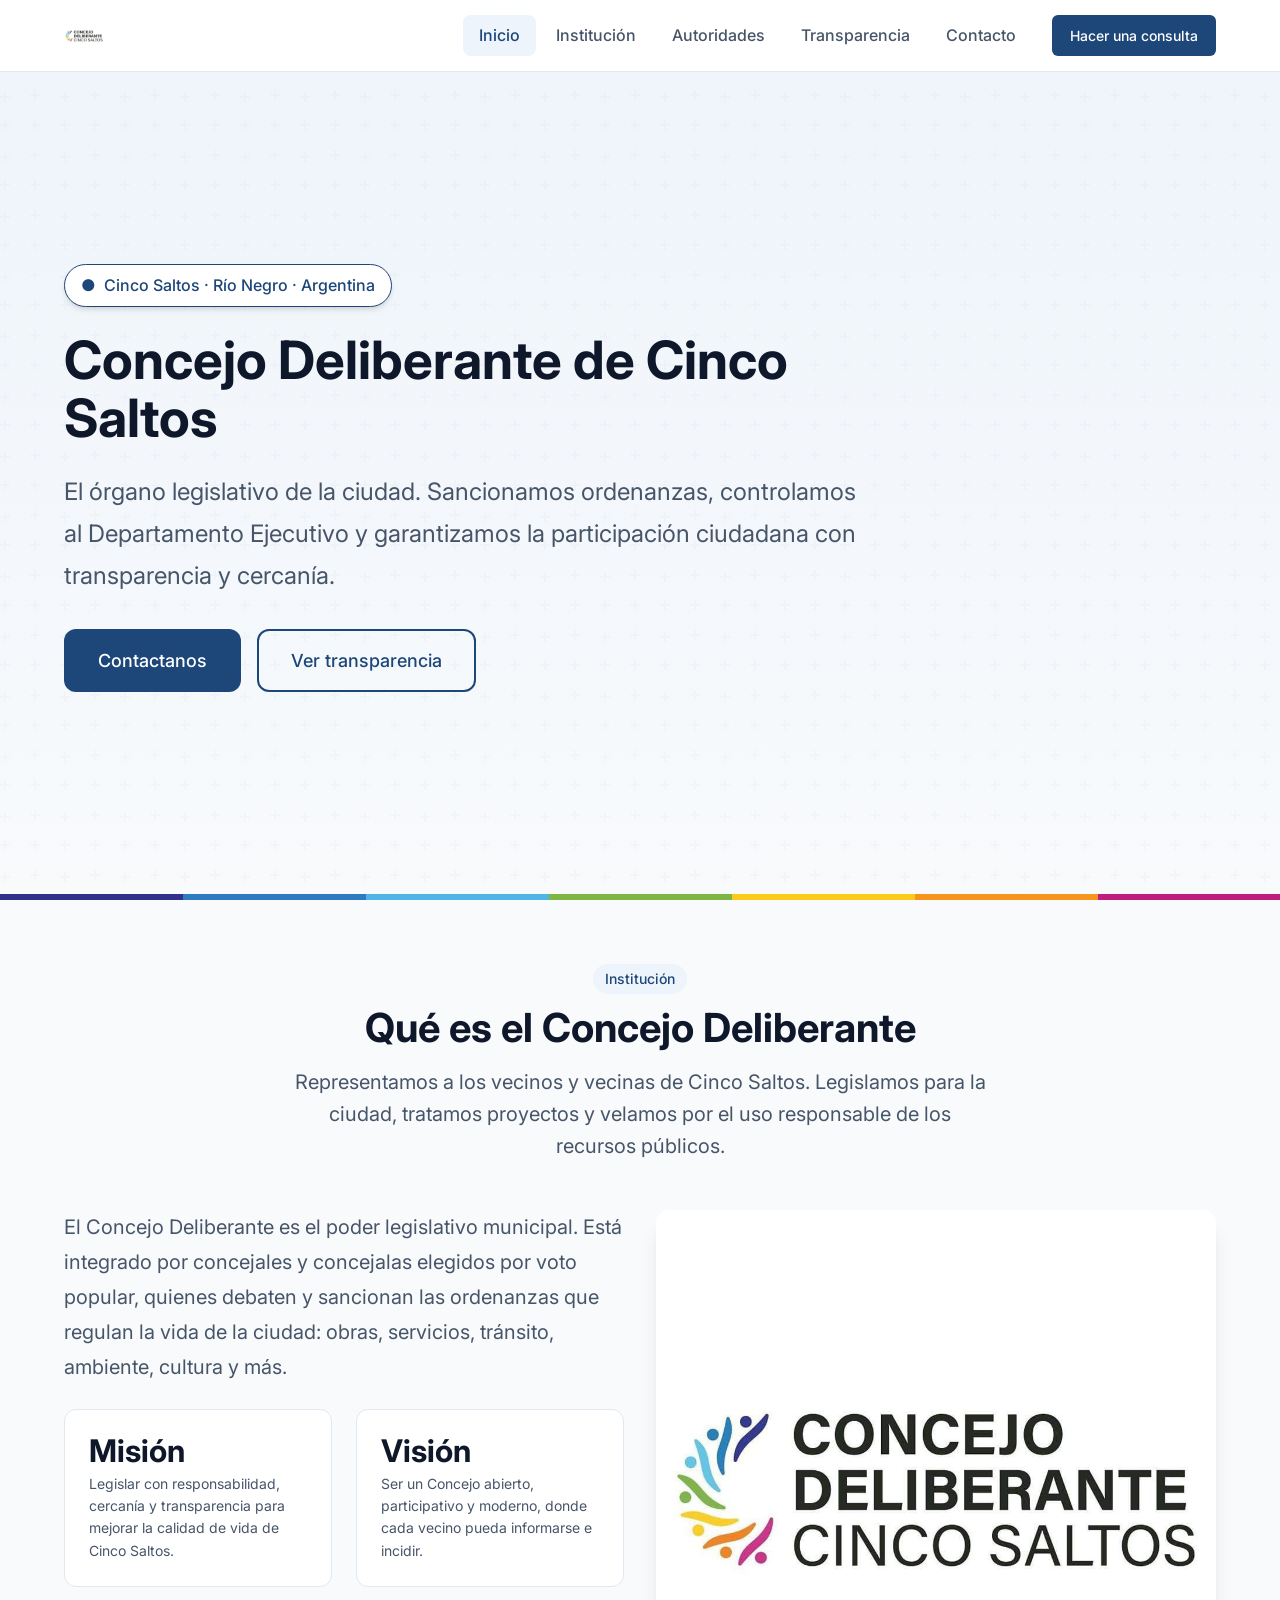
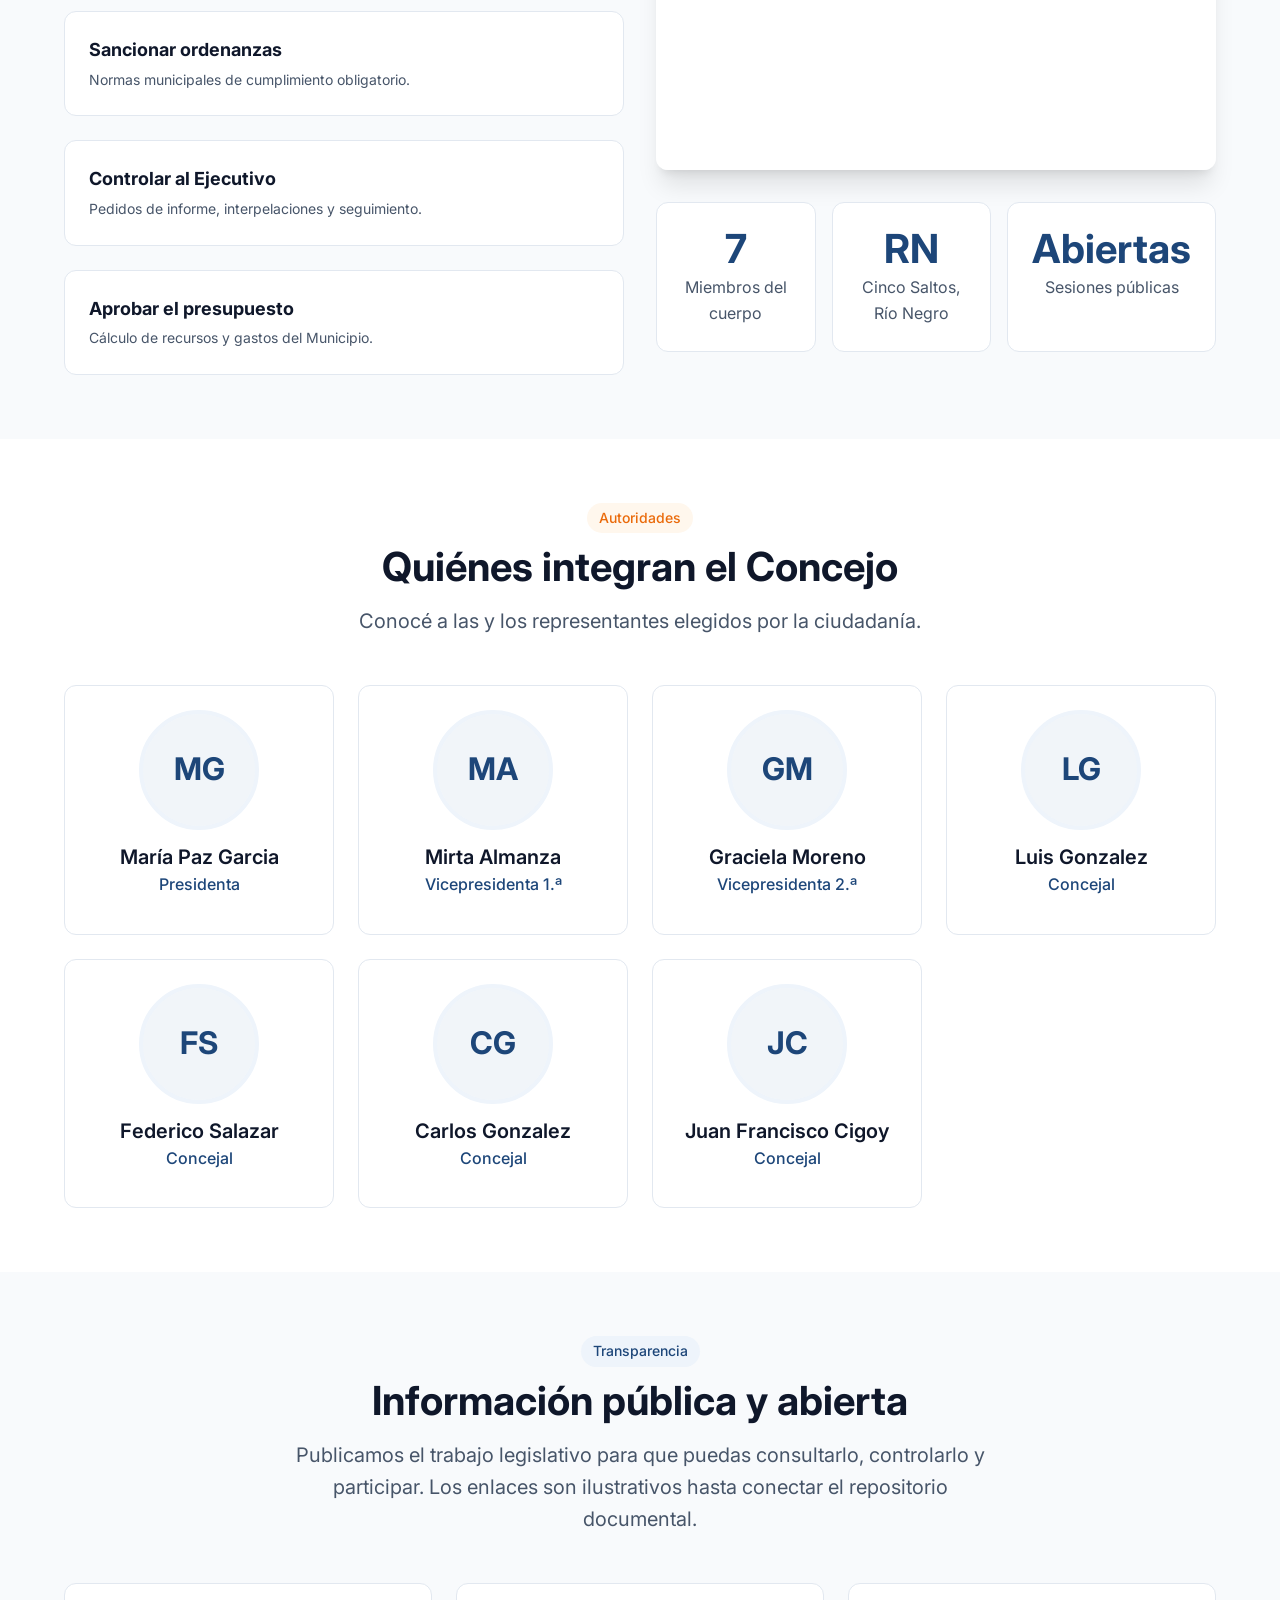
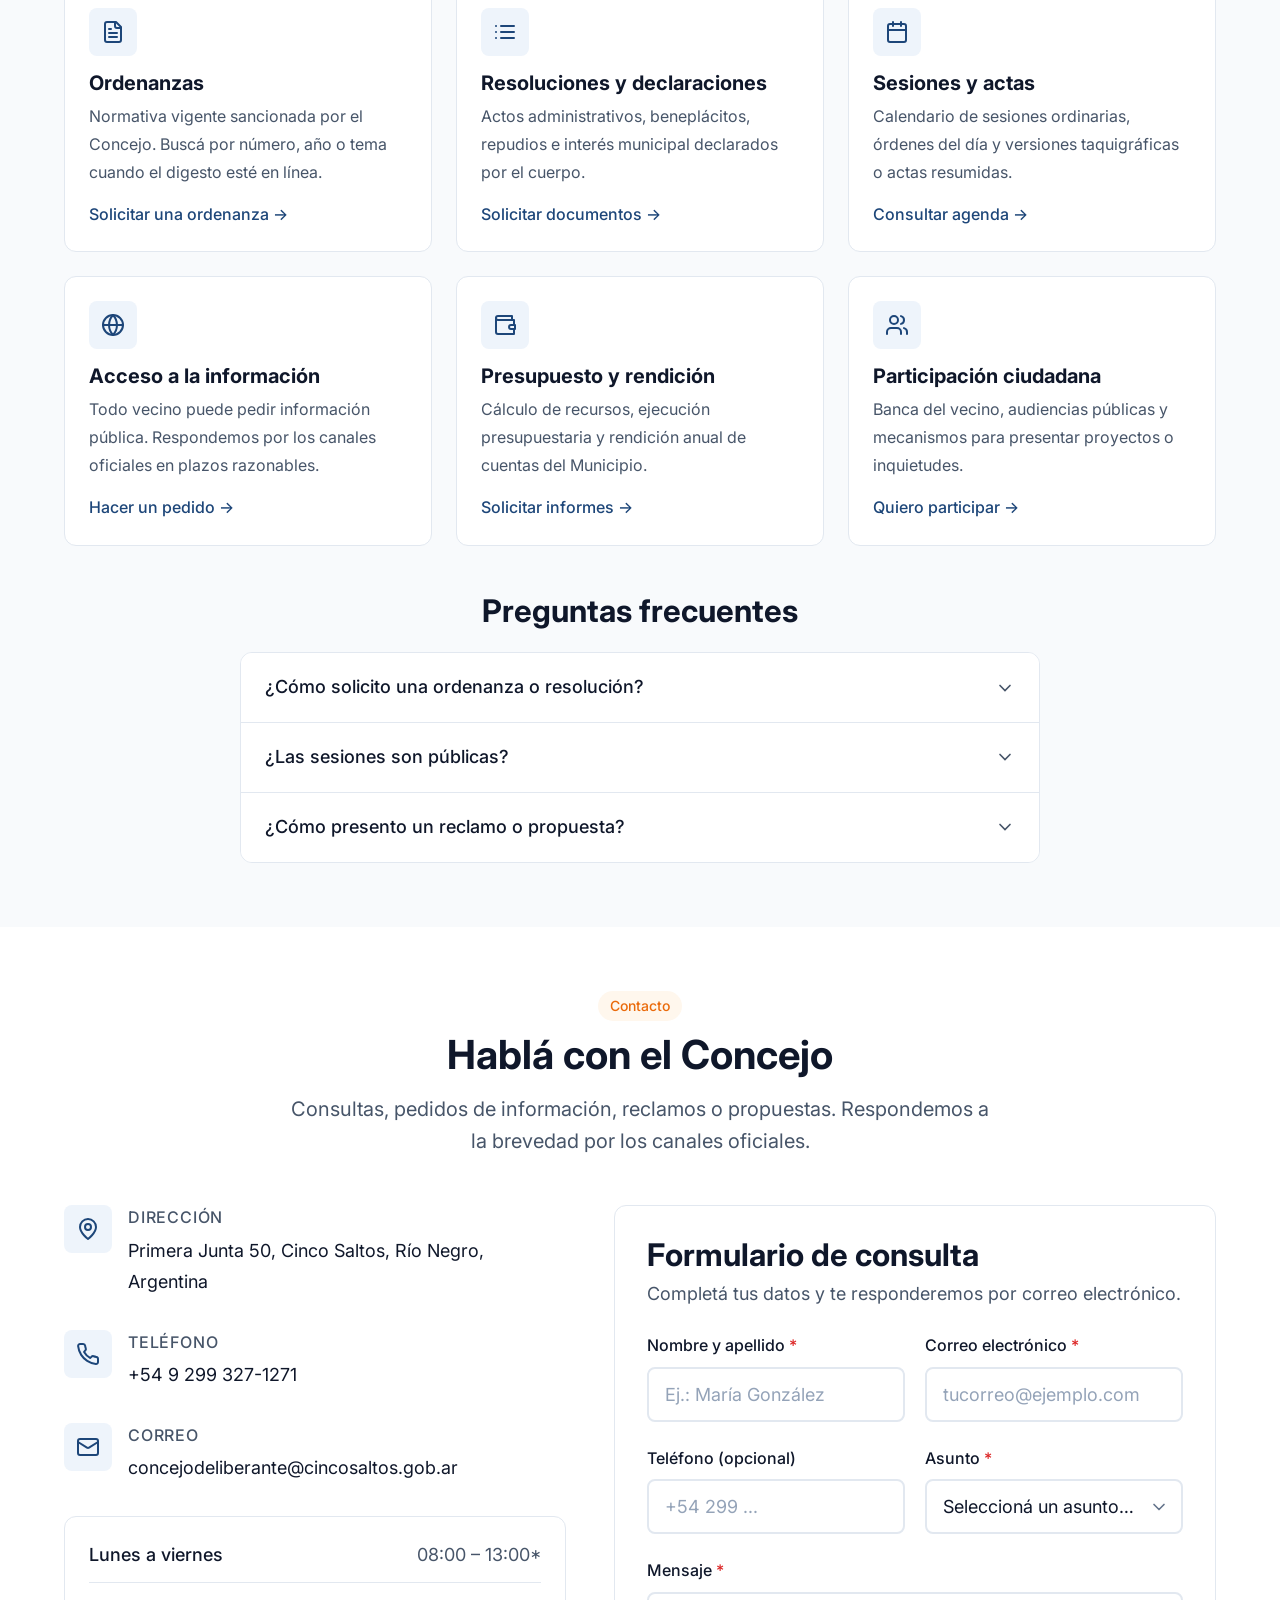
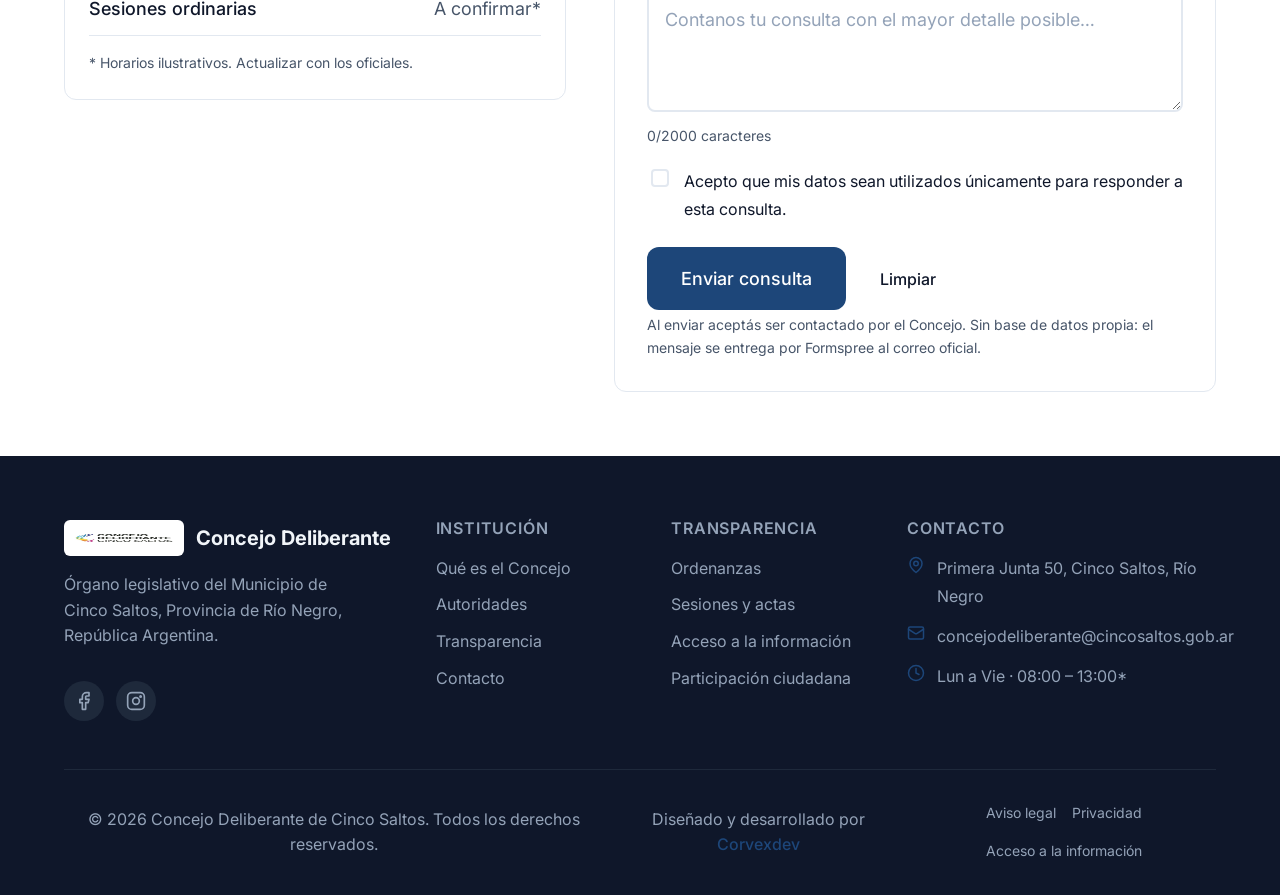
==== index.html @ c9d8e74f "Fix FAQ/movil: JS unificado sin ES Modules + autoridades reales" ====
<!DOCTYPE html>
<html lang="es">
<head>
  <meta charset="UTF-8" />
  <meta name="viewport" content="width=device-width, initial-scale=1.0" />

  <!-- SEO básico -->
  <title>Concejo Deliberante de Cinco Saltos | Sitio oficial</title>
  <meta name="description" content="Sitio oficial del Concejo Deliberante de Cinco Saltos, Río Negro. Información institucional, autoridades, transparencia y contacto ciudadano." />
  <meta name="author" content="Corvexdev" />
  <meta name="robots" content="index, follow" />
  <!-- TODO: reemplazar TU-DOMINIO-FINAL.gob.ar por el dominio definitivo del sitio -->
  <link rel="canonical" href="https://TU-DOMINIO-FINAL.gob.ar/" />

  <!-- Open Graph -->
  <meta property="og:type" content="website" />
  <meta property="og:locale" content="es_AR" />
  <meta property="og:title" content="Concejo Deliberante de Cinco Saltos" />
  <meta property="og:description" content="Información institucional, transparencia y contacto del Concejo Deliberante de Cinco Saltos." />
  <meta property="og:image" content="assets/img/logo.jpg" />

  <!-- Favicon -->
  <link rel="icon" type="image/svg+xml" href="assets/img/favicon.svg" />
  <link rel="apple-touch-icon" href="assets/img/logo.jpg" />

  <!-- Fuentes (performance: preconnect + display=swap) -->
  <link rel="preconnect" href="https://fonts.googleapis.com" />
  <link rel="preconnect" href="https://fonts.gstatic.com" crossorigin />
  <link href="https://fonts.googleapis.com/css2?family=Inter:wght@400;500;600;700&display=swap" rel="stylesheet" />

  <!-- Estilos -->
  <link rel="stylesheet" href="assets/css/main.css" />

  <!-- Datos estructurados (SEO institucional) -->
  <script type="application/ld+json">
  {
    "@context": "https://schema.org",
    "@type": "GovernmentOrganization",
    "name": "Concejo Deliberante de Cinco Saltos",
    "description": "Órgano legislativo del Municipio de Cinco Saltos, Río Negro, Argentina.",
    "address": {
      "@type": "PostalAddress",
      "streetAddress": "Primera Junta 50",
      "addressLocality": "Cinco Saltos",
      "addressRegion": "Río Negro",
      "addressCountry": "AR"
    }
  }
  </script>
</head>

<body>
  <a class="skip-link" href="#contenido">Saltar al contenido principal</a>

  <!-- ================= HEADER ================= -->
  <header class="header" id="site-header">
    <div class="header__inner">
      <a class="header__logo" href="#inicio" aria-label="Concejo Deliberante de Cinco Saltos - Inicio">
        <img class="header__logo-image" src="assets/img/logo.jpg" alt="Isologo del Concejo Deliberante de Cinco Saltos" width="120" height="40" fetchpriority="high" />
        <span class="header__logo-text">Concejo Deliberante</span>
      </a>

      <nav class="nav" aria-label="Navegación principal">
        <ul class="nav__list">
          <li><a class="nav__link" href="#inicio">Inicio</a></li>
          <li><a class="nav__link" href="#institucion">Institución</a></li>
          <li><a class="nav__link" href="#autoridades">Autoridades</a></li>
          <li><a class="nav__link" href="#transparencia">Transparencia</a></li>
          <li><a class="nav__link" href="#contacto">Contacto</a></li>
        </ul>
        <a class="btn btn--primary btn--sm nav__cta" href="#contacto">Hacer una consulta</a>
      </nav>

      <button class="nav-toggle no-print" type="button" aria-expanded="false" aria-controls="nav-panel" aria-label="Abrir menú de navegación">
        <svg class="nav-toggle__icon nav-toggle__icon--menu" viewBox="0 0 24 24" fill="none" stroke="currentColor" stroke-linecap="round" aria-hidden="true"><path d="M4 7h16M4 12h16M4 17h16" /></svg>
        <svg class="nav-toggle__icon nav-toggle__icon--close" viewBox="0 0 24 24" fill="none" stroke="currentColor" stroke-linecap="round" aria-hidden="true"><path d="M6 6l12 12M18 6L6 18" /></svg>
      </button>
    </div>

    <!-- Panel mobile -->
    <div class="nav-panel" id="nav-panel">
      <div class="nav-panel__inner">
        <ul class="nav-panel__list">
          <li><a class="nav-panel__link" href="#inicio">Inicio</a></li>
          <li><a class="nav-panel__link" href="#institucion">Institución</a></li>
          <li><a class="nav-panel__link" href="#autoridades">Autoridades</a></li>
          <li><a class="nav-panel__link" href="#transparencia">Transparencia</a></li>
          <li><a class="nav-panel__link" href="#contacto">Contacto</a></li>
        </ul>
        <a class="btn btn--primary nav-panel__cta" href="#contacto">Hacer una consulta</a>
      </div>
    </div>
  </header>

  <main id="contenido">
    <!-- ================= HERO ================= -->
    <section class="hero" id="inicio" aria-labelledby="hero-title">
      <div class="container">
        <div class="hero__content animate-slide-up">
          <span class="hero__badge">
            <span aria-hidden="true">●</span> Cinco Saltos · Río Negro · Argentina
          </span>
          <h1 class="hero__title" id="hero-title">Concejo Deliberante de Cinco Saltos</h1>
          <p class="hero__subtitle">
            El órgano legislativo de la ciudad. Sancionamos ordenanzas, controlamos al
            Departamento Ejecutivo y garantizamos la participación ciudadana con
            transparencia y cercanía.
          </p>
          <div class="hero__actions">
            <a class="btn btn--primary btn--lg" href="#contacto">Contactanos</a>
            <a class="btn btn--outline btn--lg" href="#transparencia">Ver transparencia</a>
          </div>
        </div>
      </div>
      <div class="logo-strip" aria-hidden="true"></div>
    </section>

    <!-- ================= INSTITUCIÓN ================= -->
    <section class="section" id="institucion" aria-labelledby="institucion-title">
      <div class="container">
        <div class="section__header">
          <span class="badge badge--primary section__badge">Institución</span>
          <h2 class="section__title" id="institucion-title">Qué es el Concejo Deliberante</h2>
          <p class="section__description">
            Representamos a los vecinos y vecinas de Cinco Saltos. Legislamos para la
            ciudad, tratamos proyectos y velamos por el uso responsable de los recursos públicos.
          </p>
        </div>

        <div class="about">
          <div class="about__content">
            <p class="about__text">
              El Concejo Deliberante es el poder legislativo municipal. Está integrado por
              concejales y concejalas elegidos por voto popular, quienes debaten y sancionan
              las ordenanzas que regulan la vida de la ciudad: obras, servicios, tránsito,
              ambiente, cultura y más.
            </p>
            <div class="grid grid--2">
              <article class="card">
                <div class="card__body">
                  <h3>Misión</h3>
                  <p class="form-help">Legislar con responsabilidad, cercanía y transparencia para mejorar la calidad de vida de Cinco Saltos.</p>
                </div>
              </article>
              <article class="card">
                <div class="card__body">
                  <h3>Visión</h3>
                  <p class="form-help">Ser un Concejo abierto, participativo y moderno, donde cada vecino pueda informarse e incidir.</p>
                </div>
              </article>
            </div>
            <ul class="grid grid--auto" aria-label="Funciones principales">
              <li class="transparency-card"><strong>Sancionar ordenanzas</strong><span class="form-help">Normas municipales de cumplimiento obligatorio.</span></li>
              <li class="transparency-card"><strong>Controlar al Ejecutivo</strong><span class="form-help">Pedidos de informe, interpelaciones y seguimiento.</span></li>
              <li class="transparency-card"><strong>Aprobar el presupuesto</strong><span class="form-help">Cálculo de recursos y gastos del Municipio.</span></li>
            </ul>
          </div>

          <div>
            <div class="about__image">
              <img src="assets/img/logo.jpg" alt="Logo oficial del Concejo Deliberante de Cinco Saltos" loading="lazy" width="800" height="500" />
            </div>
            <div class="about__stats" role="list" aria-label="Datos destacados">
              <div class="stat" role="listitem"><div class="stat__value">7</div><div class="stat__label">Miembros del cuerpo</div></div>
              <div class="stat" role="listitem"><div class="stat__value">RN</div><div class="stat__label">Cinco Saltos, Río Negro</div></div>
              <div class="stat" role="listitem"><div class="stat__value">Abiertas</div><div class="stat__label">Sesiones públicas</div></div>
            </div>
          </div>
        </div>
      </div>
    </section>

    <!-- ================= AUTORIDADES ================= -->
    <section class="section section--alt" id="autoridades" aria-labelledby="autoridades-title">
      <div class="container">
        <div class="section__header">
          <span class="badge badge--secondary section__badge">Autoridades</span>
          <h2 class="section__title" id="autoridades-title">Quiénes integran el Concejo</h2>
          <p class="section__description">
            Conocé a las y los representantes elegidos por la ciudadanía.
          </p>
        </div>

        <div class="authorities stagger">
          <article class="authority-card">
            <div class="authority-card__image" role="img" aria-label="María Paz Garcia">MG</div>
            <h3 class="authority-card__name">María Paz Garcia</h3>
            <p class="authority-card__role">Presidenta</p>
          </article>
          <article class="authority-card">
            <div class="authority-card__image" role="img" aria-label="Mirta Almanza">MA</div>
            <h3 class="authority-card__name">Mirta Almanza</h3>
            <p class="authority-card__role">Vicepresidenta 1.ª</p>
          </article>
          <article class="authority-card">
            <div class="authority-card__image" role="img" aria-label="Graciela Moreno">GM</div>
            <h3 class="authority-card__name">Graciela Moreno</h3>
            <p class="authority-card__role">Vicepresidenta 2.ª</p>
          </article>
          <article class="authority-card">
            <div class="authority-card__image" role="img" aria-label="Luis Gonzalez">LG</div>
            <h3 class="authority-card__name">Luis Gonzalez</h3>
            <p class="authority-card__role">Concejal</p>
          </article>
          <article class="authority-card">
            <div class="authority-card__image" role="img" aria-label="Federico Salazar">FS</div>
            <h3 class="authority-card__name">Federico Salazar</h3>
            <p class="authority-card__role">Concejal</p>
          </article>
          <article class="authority-card">
            <div class="authority-card__image" role="img" aria-label="Carlos Gonzalez">CG</div>
            <h3 class="authority-card__name">Carlos Gonzalez</h3>
            <p class="authority-card__role">Concejal</p>
          </article>
          <article class="authority-card">
            <div class="authority-card__image" role="img" aria-label="Juan Francisco Cigoy">JC</div>
            <h3 class="authority-card__name">Juan Francisco Cigoy</h3>
            <p class="authority-card__role">Concejal</p>
          </article>
        </div>
      </div>
    </section>

    <!-- ================= TRANSPARENCIA ================= -->
    <section class="section" id="transparencia" aria-labelledby="transparencia-title">
      <div class="container">
        <div class="section__header">
          <span class="badge badge--primary section__badge">Transparencia</span>
          <h2 class="section__title" id="transparencia-title">Información pública y abierta</h2>
          <p class="section__description">
            Publicamos el trabajo legislativo para que puedas consultarlo, controlarlo y
            participar. Los enlaces son ilustrativos hasta conectar el repositorio documental.
          </p>
        </div>

        <div class="transparency stagger">
          <article class="transparency-card">
            <div class="transparency-card__icon" aria-hidden="true"><svg width="24" height="24" viewBox="0 0 24 24" fill="none" stroke="currentColor" stroke-width="2" stroke-linecap="round" stroke-linejoin="round"><path d="M15 2H6a2 2 0 0 0-2 2v16a2 2 0 0 0 2 2h12a2 2 0 0 0 2-2V7Z"/><path d="M14 2v4a2 2 0 0 0 2 2h4M10 9H8M16 13H8M16 17H8"/></svg></div>
            <h3 class="transparency-card__title">Ordenanzas</h3>
            <p class="transparency-card__description">Normativa vigente sancionada por el Concejo. Buscá por número, año o tema cuando el digesto esté en línea.</p>
            <a class="transparency-card__link" href="#contacto">Solicitar una ordenanza →</a>
          </article>
          <article class="transparency-card">
            <div class="transparency-card__icon" aria-hidden="true"><svg width="24" height="24" viewBox="0 0 24 24" fill="none" stroke="currentColor" stroke-width="2" stroke-linecap="round" stroke-linejoin="round"><path d="M8 6h13M8 12h13M8 18h13M3 6h.01M3 12h.01M3 18h.01"/></svg></div>
            <h3 class="transparency-card__title">Resoluciones y declaraciones</h3>
            <p class="transparency-card__description">Actos administrativos, beneplácitos, repudios e interés municipal declarados por el cuerpo.</p>
            <a class="transparency-card__link" href="#contacto">Solicitar documentos →</a>
          </article>
          <article class="transparency-card">
            <div class="transparency-card__icon" aria-hidden="true"><svg width="24" height="24" viewBox="0 0 24 24" fill="none" stroke="currentColor" stroke-width="2" stroke-linecap="round" stroke-linejoin="round"><rect x="3" y="4" width="18" height="18" rx="2"/><path d="M16 2v4M8 2v4M3 10h18"/></svg></div>
            <h3 class="transparency-card__title">Sesiones y actas</h3>
            <p class="transparency-card__description">Calendario de sesiones ordinarias, órdenes del día y versiones taquigráficas o actas resumidas.</p>
            <a class="transparency-card__link" href="#contacto">Consultar agenda →</a>
          </article>
          <article class="transparency-card">
            <div class="transparency-card__icon" aria-hidden="true"><svg width="24" height="24" viewBox="0 0 24 24" fill="none" stroke="currentColor" stroke-width="2" stroke-linecap="round" stroke-linejoin="round"><circle cx="12" cy="12" r="10"/><path d="M2 12h20M12 2a15.3 15.3 0 0 1 4 10 15.3 15.3 0 0 1-4 10 15.3 15.3 0 0 1-4-10 15.3 15.3 0 0 1 4-10z"/></svg></div>
            <h3 class="transparency-card__title">Acceso a la información</h3>
            <p class="transparency-card__description">Todo vecino puede pedir información pública. Respondemos por los canales oficiales en plazos razonables.</p>
            <a class="transparency-card__link" href="#contacto">Hacer un pedido →</a>
          </article>
          <article class="transparency-card">
            <div class="transparency-card__icon" aria-hidden="true"><svg width="24" height="24" viewBox="0 0 24 24" fill="none" stroke="currentColor" stroke-width="2" stroke-linecap="round" stroke-linejoin="round"><path d="M21 12V7H5a2 2 0 0 1 0-4h14v4"/><path d="M3 5v14a2 2 0 0 0 2 2h16v-5"/><path d="M18 12a2 2 0 0 0 0 4h4v-4Z"/></svg></div>
            <h3 class="transparency-card__title">Presupuesto y rendición</h3>
            <p class="transparency-card__description">Cálculo de recursos, ejecución presupuestaria y rendición anual de cuentas del Municipio.</p>
            <a class="transparency-card__link" href="#contacto">Solicitar informes →</a>
          </article>
          <article class="transparency-card">
            <div class="transparency-card__icon" aria-hidden="true"><svg width="24" height="24" viewBox="0 0 24 24" fill="none" stroke="currentColor" stroke-width="2" stroke-linecap="round" stroke-linejoin="round"><path d="M16 21v-2a4 4 0 0 0-4-4H6a4 4 0 0 0-4 4v2"/><circle cx="9" cy="7" r="4"/><path d="M22 21v-2a4 4 0 0 0-3-3.87M16 3.13a4 4 0 0 1 0 7.75"/></svg></div>
            <h3 class="transparency-card__title">Participación ciudadana</h3>
            <p class="transparency-card__description">Banca del vecino, audiencias públicas y mecanismos para presentar proyectos o inquietudes.</p>
            <a class="transparency-card__link" href="#contacto">Quiero participar →</a>
          </article>
        </div>

        <!-- FAQ -->
        <div class="container--narrow" style="margin: var(--space-12) auto 0;">
          <h3 class="text-center" style="margin-bottom: var(--space-6);">Preguntas frecuentes</h3>
          <div class="accordion" id="faq">
            <div class="accordion-item">
              <button class="accordion-trigger" type="button" aria-expanded="false" aria-controls="faq-1" id="faq-btn-1">
                ¿Cómo solicito una ordenanza o resolución?
                <svg class="accordion-icon" viewBox="0 0 24 24" fill="none" stroke="currentColor" stroke-width="2" stroke-linecap="round" aria-hidden="true"><path d="m6 9 6 6 6-6"/></svg>
              </button>
              <div class="accordion-content" id="faq-1" role="region" aria-labelledby="faq-btn-1">
                <div class="accordion-content-inner">Escribinos por el formulario de contacto indicando número, año o tema del documento. Te lo enviaremos por correo electrónico.</div>
              </div>
            </div>
            <div class="accordion-item">
              <button class="accordion-trigger" type="button" aria-expanded="false" aria-controls="faq-2" id="faq-btn-2">
                ¿Las sesiones son públicas?
                <svg class="accordion-icon" viewBox="0 0 24 24" fill="none" stroke="currentColor" stroke-width="2" stroke-linecap="round" aria-hidden="true"><path d="m6 9 6 6 6-6"/></svg>
              </button>
              <div class="accordion-content" id="faq-2" role="region" aria-labelledby="faq-btn-2">
                <div class="accordion-content-inner">Sí. Las sesiones ordinarias son públicas y abiertas a la comunidad, salvo los casos excepcionales que la normativa prevé como sesión secreta.</div>
              </div>
            </div>
            <div class="accordion-item">
              <button class="accordion-trigger" type="button" aria-expanded="false" aria-controls="faq-3" id="faq-btn-3">
                ¿Cómo presento un reclamo o propuesta?
                <svg class="accordion-icon" viewBox="0 0 24 24" fill="none" stroke="currentColor" stroke-width="2" stroke-linecap="round" aria-hidden="true"><path d="m6 9 6 6 6-6"/></svg>
              </button>
              <div class="accordion-content" id="faq-3" role="region" aria-labelledby="faq-btn-3">
                <div class="accordion-content-inner">Completá el formulario con el asunto correspondiente o acercate en el horario de atención. Toda presentación queda registrada para su tratamiento.</div>
              </div>
            </div>
          </div>
        </div>
      </div>
    </section>

    <!-- ================= CONTACTO ================= -->
    <section class="section section--alt" id="contacto" aria-labelledby="contacto-title">
      <div class="container">
        <div class="section__header">
          <span class="badge badge--secondary section__badge">Contacto</span>
          <h2 class="section__title" id="contacto-title">Hablá con el Concejo</h2>
          <p class="section__description">Consultas, pedidos de información, reclamos o propuestas. Respondemos a la brevedad por los canales oficiales.</p>
        </div>

        <div class="contact">
          <div class="contact__info">
            <div class="contact__item">
              <div class="contact__icon" aria-hidden="true"><svg width="24" height="24" viewBox="0 0 24 24" fill="none" stroke="currentColor" stroke-width="2" stroke-linecap="round" stroke-linejoin="round"><path d="M20 10c0 6-8 12-8 12s-8-6-8-12a8 8 0 0 1 16 0Z"/><circle cx="12" cy="10" r="3"/></svg></div>
              <div class="contact__details">
                <span class="contact__label">Dirección</span>
                <p class="contact__value">Primera Junta 50, Cinco Saltos, Río Negro, Argentina</p>
              </div>
            </div>
            <div class="contact__item">
              <div class="contact__icon" aria-hidden="true"><svg width="24" height="24" viewBox="0 0 24 24" fill="none" stroke="currentColor" stroke-width="2" stroke-linecap="round" stroke-linejoin="round"><path d="M22 16.92v3a2 2 0 0 1-2.18 2 19.79 19.79 0 0 1-8.63-3.07 19.5 19.5 0 0 1-6-6 19.79 19.79 0 0 1-3.07-8.67A2 2 0 0 1 4.11 2h3a2 2 0 0 1 2 1.72c.12.9.34 1.79.66 2.64a2 2 0 0 1-.45 2.11L8.09 9.91a16 16 0 0 0 6 6l1.44-1.23a2 2 0 0 1 2.11-.45c.85.32 1.74.54 2.64.66A2 2 0 0 1 22 16.92z"/></svg></div>
              <div class="contact__details">
                <span class="contact__label">Teléfono</span>
                <p class="contact__value"><a href="tel:+5492993271271">+54 9 299 327-1271</a></p>
              </div>
            </div>
            <div class="contact__item">
              <div class="contact__icon" aria-hidden="true"><svg width="24" height="24" viewBox="0 0 24 24" fill="none" stroke="currentColor" stroke-width="2" stroke-linecap="round" stroke-linejoin="round"><rect x="2" y="4" width="20" height="16" rx="2"/><path d="m22 7-8.97 5.7a1.94 1.94 0 0 1-2.06 0L2 7"/></svg></div>
              <div class="contact__details">
                <span class="contact__label">Correo</span>
                <p class="contact__value"><a href="mailto:concejodeliberante@cincosaltos.gob.ar">concejodeliberante@cincosaltos.gob.ar</a></p>
              </div>
            </div>

            <div class="contact__hours" aria-label="Horarios de atención">
              <div class="contact__hour"><span class="contact__hour-day">Lunes a viernes</span><span class="contact__hour-time">08:00 – 13:00*</span></div>
              <div class="contact__hour"><span class="contact__hour-day">Sesiones ordinarias</span><span class="contact__hour-time">A confirmar*</span></div>
              <p class="form-help">* Horarios ilustrativos. Actualizar con los oficiales.</p>
            </div>
          </div>

          <!-- Formulario (Formspree, sin backend propio) -->
          <!-- TODO: crear un formulario en https://formspree.io y reemplazar TU_ID_AQUI por tu endpoint real -->
          <form class="contact-form" id="contact-form" action="https://formspree.io/f/TU_ID_AQUI" method="POST" novalidate>
            <h3 class="contact-form__title">Formulario de consulta</h3>
            <p class="contact-form__description">Completá tus datos y te responderemos por correo electrónico.</p>

            <div id="form-feedback" role="status" aria-live="polite"></div>

            <div class="contact-form__row">
              <div class="form-group">
                <label class="form-label form-label--required" for="nombre">Nombre y apellido</label>
                <input class="form-input" type="text" id="nombre" name="nombre" autocomplete="name" placeholder="Ej.: María González" required minlength="3" maxlength="80" />
                <span class="form-error" data-error-for="nombre" hidden></span>
              </div>
              <div class="form-group">
                <label class="form-label form-label--required" for="email">Correo electrónico</label>
                <input class="form-input" type="email" id="email" name="email" autocomplete="email" placeholder="tucorreo@ejemplo.com" required maxlength="120" />
                <span class="form-error" data-error-for="email" hidden></span>
              </div>
            </div>

            <div class="contact-form__row">
              <div class="form-group">
                <label class="form-label" for="telefono">Teléfono (opcional)</label>
                <input class="form-input" type="tel" id="telefono" name="telefono" autocomplete="tel" placeholder="+54 299 ..." maxlength="30" />
                <span class="form-error" data-error-for="telefono" hidden></span>
              </div>
              <div class="form-group">
                <label class="form-label form-label--required" for="asunto">Asunto</label>
                <select class="form-select" id="asunto" name="asunto" required>
                  <option value="" selected disabled>Seleccioná un asunto…</option>
                  <option value="consulta-general">Consulta general</option>
                  <option value="pedido-informacion">Pedido de información pública</option>
                  <option value="solicitud-ordenanza">Solicitud de ordenanza / resolución</option>
                  <option value="reclamo">Reclamo</option>
                  <option value="propuesta">Propuesta / proyecto vecinal</option>
                  <option value="prensa">Prensa</option>
                </select>
                <span class="form-error" data-error-for="asunto" hidden></span>
              </div>
            </div>

            <div class="form-group">
              <label class="form-label form-label--required" for="mensaje">Mensaje</label>
              <textarea class="form-textarea" id="mensaje" name="mensaje" placeholder="Contanos tu consulta con el mayor detalle posible…" required minlength="10" maxlength="2000"></textarea>
              <span class="form-help"><span id="mensaje-count">0</span>/2000 caracteres</span>
              <span class="form-error" data-error-for="mensaje" hidden></span>
            </div>

            <div class="form-group">
              <label class="form-check" for="privacidad">
                <input class="form-check-input" type="checkbox" id="privacidad" name="privacidad" required />
                <span class="form-check-label">Acepto que mis datos sean utilizados únicamente para responder a esta consulta.</span>
              </label>
              <span class="form-error" data-error-for="privacidad" hidden></span>
            </div>

            <!-- Honeypot anti-spam (Formspree: _gotcha) -->
            <input type="text" name="_gotcha" tabindex="-1" autocomplete="off" hidden aria-hidden="true" />
            <input type="hidden" name="_subject" value="Nueva consulta web — Concejo Deliberante Cinco Saltos" />

            <div class="contact-form__actions">
              <button class="btn btn--primary btn--lg" type="submit" id="form-submit">Enviar consulta</button>
              <button class="btn btn--ghost" type="reset">Limpiar</button>
            </div>
            <p class="form-help">Al enviar aceptás ser contactado por el Concejo. Sin base de datos propia: el mensaje se entrega por Formspree al correo oficial.</p>
          </form>
        </div>
      </div>
    </section>
  </main>

  <!-- ================= FOOTER ================= -->
  <footer class="footer" aria-label="Pie de página institucional">
    <div class="container">
      <div class="footer__grid">
        <div class="footer__brand">
          <a class="footer__logo" href="#inicio">
            <img class="footer__logo-image" src="assets/img/logo.jpg" alt="Logo del Concejo Deliberante de Cinco Saltos" loading="lazy" width="120" height="40" />
            Concejo Deliberante
          </a>
          <p class="footer__description">Órgano legislativo del Municipio de Cinco Saltos, Provincia de Río Negro, República Argentina.</p>
          <div class="footer__social">
            <a class="footer__social-link" href="https://www.facebook.com/profile.php?id=100064906923430" target="_blank" rel="noopener" aria-label="Facebook del Concejo Deliberante de Cinco Saltos"><svg width="20" height="20" viewBox="0 0 24 24" fill="none" stroke="currentColor" stroke-width="2" stroke-linecap="round" stroke-linejoin="round"><path d="M18 2h-3a5 5 0 0 0-5 5v3H7v4h3v8h4v-8h3l1-4h-4V7a1 1 0 0 1 1-1h3z"/></svg></a>
            <a class="footer__social-link" href="https://www.instagram.com/concejodeliberante.cincosaltos/" target="_blank" rel="noopener" aria-label="Instagram del Concejo Deliberante de Cinco Saltos"><svg width="20" height="20" viewBox="0 0 24 24" fill="none" stroke="currentColor" stroke-width="2" stroke-linecap="round" stroke-linejoin="round"><rect x="2" y="2" width="20" height="20" rx="5"/><circle cx="12" cy="12" r="4"/><circle cx="17.5" cy="6.5" r=".8" fill="currentColor"/></svg></a>
          </div>
        </div>

        <nav aria-label="Enlaces institucionales">
          <h3 class="footer__column-title">Institución</h3>
          <ul class="footer__links">
            <li><a class="footer__link" href="#institucion">Qué es el Concejo</a></li>
            <li><a class="footer__link" href="#autoridades">Autoridades</a></li>
            <li><a class="footer__link" href="#transparencia">Transparencia</a></li>
            <li><a class="footer__link" href="#contacto">Contacto</a></li>
          </ul>
        </nav>

        <nav aria-label="Enlaces de transparencia">
          <h3 class="footer__column-title">Transparencia</h3>
          <ul class="footer__links">
            <li><a class="footer__link" href="#transparencia">Ordenanzas</a></li>
            <li><a class="footer__link" href="#transparencia">Sesiones y actas</a></li>
            <li><a class="footer__link" href="#transparencia">Acceso a la información</a></li>
            <li><a class="footer__link" href="#transparencia">Participación ciudadana</a></li>
          </ul>
        </nav>

        <div>
          <h3 class="footer__column-title">Contacto</h3>
          <p class="footer__contact-item"><svg class="footer__contact-icon" viewBox="0 0 24 24" fill="none" stroke="currentColor" stroke-width="2" stroke-linecap="round" stroke-linejoin="round"><path d="M20 10c0 6-8 12-8 12s-8-6-8-12a8 8 0 0 1 16 0Z"/><circle cx="12" cy="10" r="3"/></svg><span>Primera Junta 50, Cinco Saltos, Río Negro</span></p>
          <p class="footer__contact-item"><svg class="footer__contact-icon" viewBox="0 0 24 24" fill="none" stroke="currentColor" stroke-width="2" stroke-linecap="round" stroke-linejoin="round"><rect x="2" y="4" width="20" height="16" rx="2"/><path d="m22 7-8.97 5.7a1.94 1.94 0 0 1-2.06 0L2 7"/></svg><span>concejodeliberante@cincosaltos.gob.ar</span></p>
          <p class="footer__contact-item"><svg class="footer__contact-icon" viewBox="0 0 24 24" fill="none" stroke="currentColor" stroke-width="2" stroke-linecap="round" stroke-linejoin="round"><circle cx="12" cy="12" r="10"/><path d="M12 6v6l4 2"/></svg><span>Lun a Vie · 08:00 – 13:00*</span></p>
        </div>
      </div>

      <div class="footer__bottom">
        <p class="footer__copyright">© <span id="current-year">2026</span> Concejo Deliberante de Cinco Saltos. Todos los derechos reservados.</p>
        <p class="footer__credits">Diseñado y desarrollado por <a href="https://corvexdev.com" target="_blank" rel="noopener">Corvexdev</a></p>
        <div class="footer__legal">
          <a class="footer__legal-link" href="aviso-legal.html">Aviso legal</a>
          <a class="footer__legal-link" href="privacidad.html">Privacidad</a>
          <a class="footer__legal-link" href="index.html#transparencia">Acceso a la información</a>
        </div>
      </div>
    </div>
  </footer>

  <!-- Toasts + volver arriba -->
  <div class="toast-container" id="toast-container" aria-live="polite" aria-atomic="false"></div>
  <button class="back-to-top no-print" id="back-to-top" type="button" aria-label="Volver arriba">
    <svg width="24" height="24" viewBox="0 0 24 24" fill="none" stroke="currentColor" stroke-width="2.5" stroke-linecap="round" stroke-linejoin="round" aria-hidden="true"><path d="m18 15-6-6-6 6"/></svg>
  </button>

  <noscript><p style="text-align:center;padding:1rem;">Esta página funciona mejor con JavaScript habilitado (menú móvil y formulario de contacto).</p></noscript>
  <script src="assets/js/main.js" defer></script>
</body>
</html>
---- assets/css/main.css ----
/* ========================================
   MAIN CSS - Consejo Deliberante Cinco Saltos
   Importa todos los módulos CSS en orden
   ======================================== */

@import './variables.css';
@import './reset.css';
@import './components.css';
@import './layout.css';

/* ========================================
   ESTILOS ESPECÍFICOS DE PÁGINA
   (Solo lo que no cabe en componentes/layout)
   ======================================== */

/* Compensación del header fijo en anclas internas */
section[id] {
  scroll-margin-top: calc(var(--header-height) + var(--space-4));
}

/* Franja multicolor con los 7 colores del isologo */
.logo-strip {
  position: absolute;
  left: 0;
  right: 0;
  bottom: 0;
  height: 6px;
  background: linear-gradient(
    90deg,
    var(--logo-indigo) 0 14.3%,
    var(--logo-blue) 14.3% 28.6%,
    var(--logo-sky) 28.6% 42.9%,
    var(--logo-green) 42.9% 57.2%,
    var(--logo-yellow) 57.2% 71.5%,
    var(--logo-orange) 71.5% 85.8%,
    var(--logo-magenta) 85.8% 100%
  );
}

/* Hero background pattern */
.hero::before {
  content: "";
  position: absolute;
  inset: 0;
  background-image: url("data:image/svg+xml,%3Csvg width='60' height='60' viewBox='0 0 60 60' xmlns='http://www.w3.org/2000/svg'%3E%3Cg fill='none' fill-rule='evenodd'%3E%3Cg fill='%23215693' fill-opacity='0.05'%3E%3Cpath d='M36 34v-4h-2v4h-4v2h4v4h2v-4h4v-2h-4zm0-30V0h-2v4h-4v2h4v4h2V6h4V4h-4zM6 36v-4H4v4H0v2h4v4h2v-4h4v-2H6zM6 6V0H4v4H0v2h4v4h2V6h4V4H6z'/%3E%3C/g%3E%3C/g%3E%3C/svg%3E");
  opacity: 0.5;
  pointer-events: none;
}

/* El logo JPG ya incluye el texto institucional: se evita duplicarlo */
.header__logo-text {
  display: none;
}

/* El JPG tiene fondo blanco: presentarlo en píldora también en footer oscuro */
.footer__logo-image {
  background: var(--color-white);
  padding: var(--space-1) var(--space-2);
  border-radius: var(--radius-md);
}

/* Avatares placeholder de autoridades (div con iniciales) */
div.authority-card__image {
  display: flex;
  align-items: center;
  justify-content: center;
  font-size: var(--text-2xl);
  font-weight: var(--font-bold);
  color: var(--color-primary);
}

/* Page header (para páginas internas) */
.page-header {
  padding: calc(var(--header-height) + var(--space-12)) 0 var(--space-8);
  background: var(--color-bg-alt);
  border-bottom: 1px solid var(--color-border);
}

.page-header__title {
  margin-bottom: var(--space-2);
}

.page-header__description {
  max-width: 700px;
  color: var(--color-text-muted);
}

/* Section divider */
.section-divider {
  position: relative;
  height: 1px;
  background: linear-gradient(90deg, transparent, var(--color-border), transparent);
  margin: var(--space-16) 0;
}

.section-divider::before {
  content: "";
  position: absolute;
  top: 50%;
  left: 50%;
  transform: translate(-50%, -50%);
  width: 12px;
  height: 12px;
  background: var(--color-bg);
  border: 2px solid var(--color-primary);
  border-radius: var(--radius-full);
}

/* Back to top button */
.back-to-top {
  position: fixed;
  bottom: var(--space-6);
  right: var(--space-6);
  z-index: var(--z-sticky);
  width: 48px;
  height: 48px;
  display: flex;
  align-items: center;
  justify-content: center;
  background: var(--color-primary);
  color: var(--color-text-on-primary);
  border-radius: var(--radius-full);
  box-shadow: var(--shadow-lg);
  opacity: 0;
  visibility: hidden;
  transform: translateY(20px);
  transition: all var(--transition-base);
}

.back-to-top.visible {
  opacity: 1;
  visibility: visible;
  transform: translateY(0);
}

.back-to-top:hover {
  background: var(--color-primary-hover);
  transform: translateY(-4px);
}

/* Loading skeleton */
.skeleton {
  background: linear-gradient(
    90deg,
    var(--gray-200) 25%,
    var(--gray-100) 50%,
    var(--gray-200) 75%
  );
  background-size: 200% 100%;
  animation: shimmer 1.5s infinite;
  border-radius: var(--radius-md);
}

.dark .skeleton {
  background: linear-gradient(
    90deg,
    var(--gray-700) 25%,
    var(--gray-800) 50%,
    var(--gray-700) 75%
  );
  background-size: 200% 100%;
}

@keyframes shimmer {
  0% { background-position: 200% 0; }
  100% { background-position: -200% 0; }
}

/* Print styles */
@media print {
  .header,
  .nav-toggle,
  .nav-panel,
  .hero__actions,
  .contact-form,
  .back-to-top,
  .footer__social,
  .btn {
    display: none !important;
  }

  .hero {
    min-height: auto;
    padding: var(--space-8) 0;
    background: none;
  }

  .section {
    padding: var(--space-8) 0;
  }

  .card,
  .authority-card,
  .transparency-card {
    break-inside: avoid;
    box-shadow: none;
    border: 1px solid var(--gray-300);
  }

  a {
    text-decoration: none;
  }

  a[href^="http"]::after {
    content: " (" attr(href) ")";
    font-size: 0.8em;
    color: var(--gray-600);
  }
}
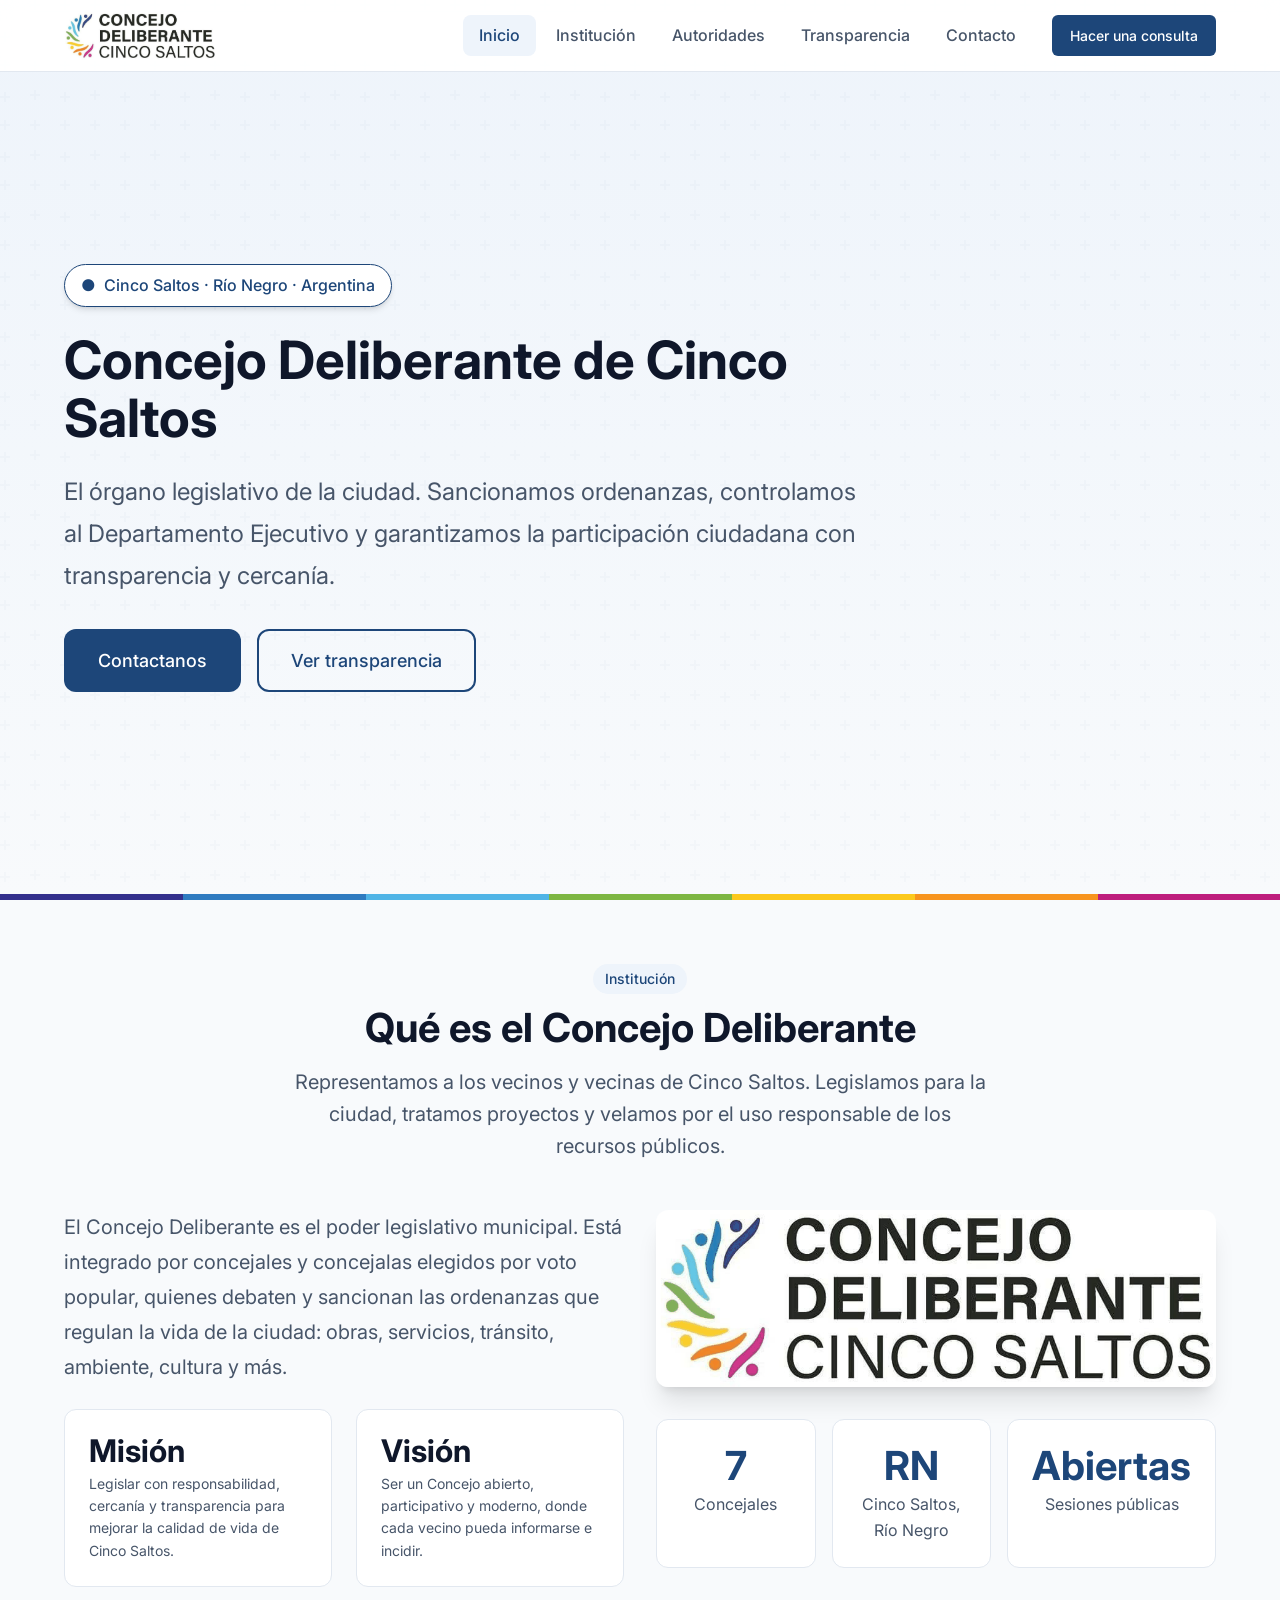
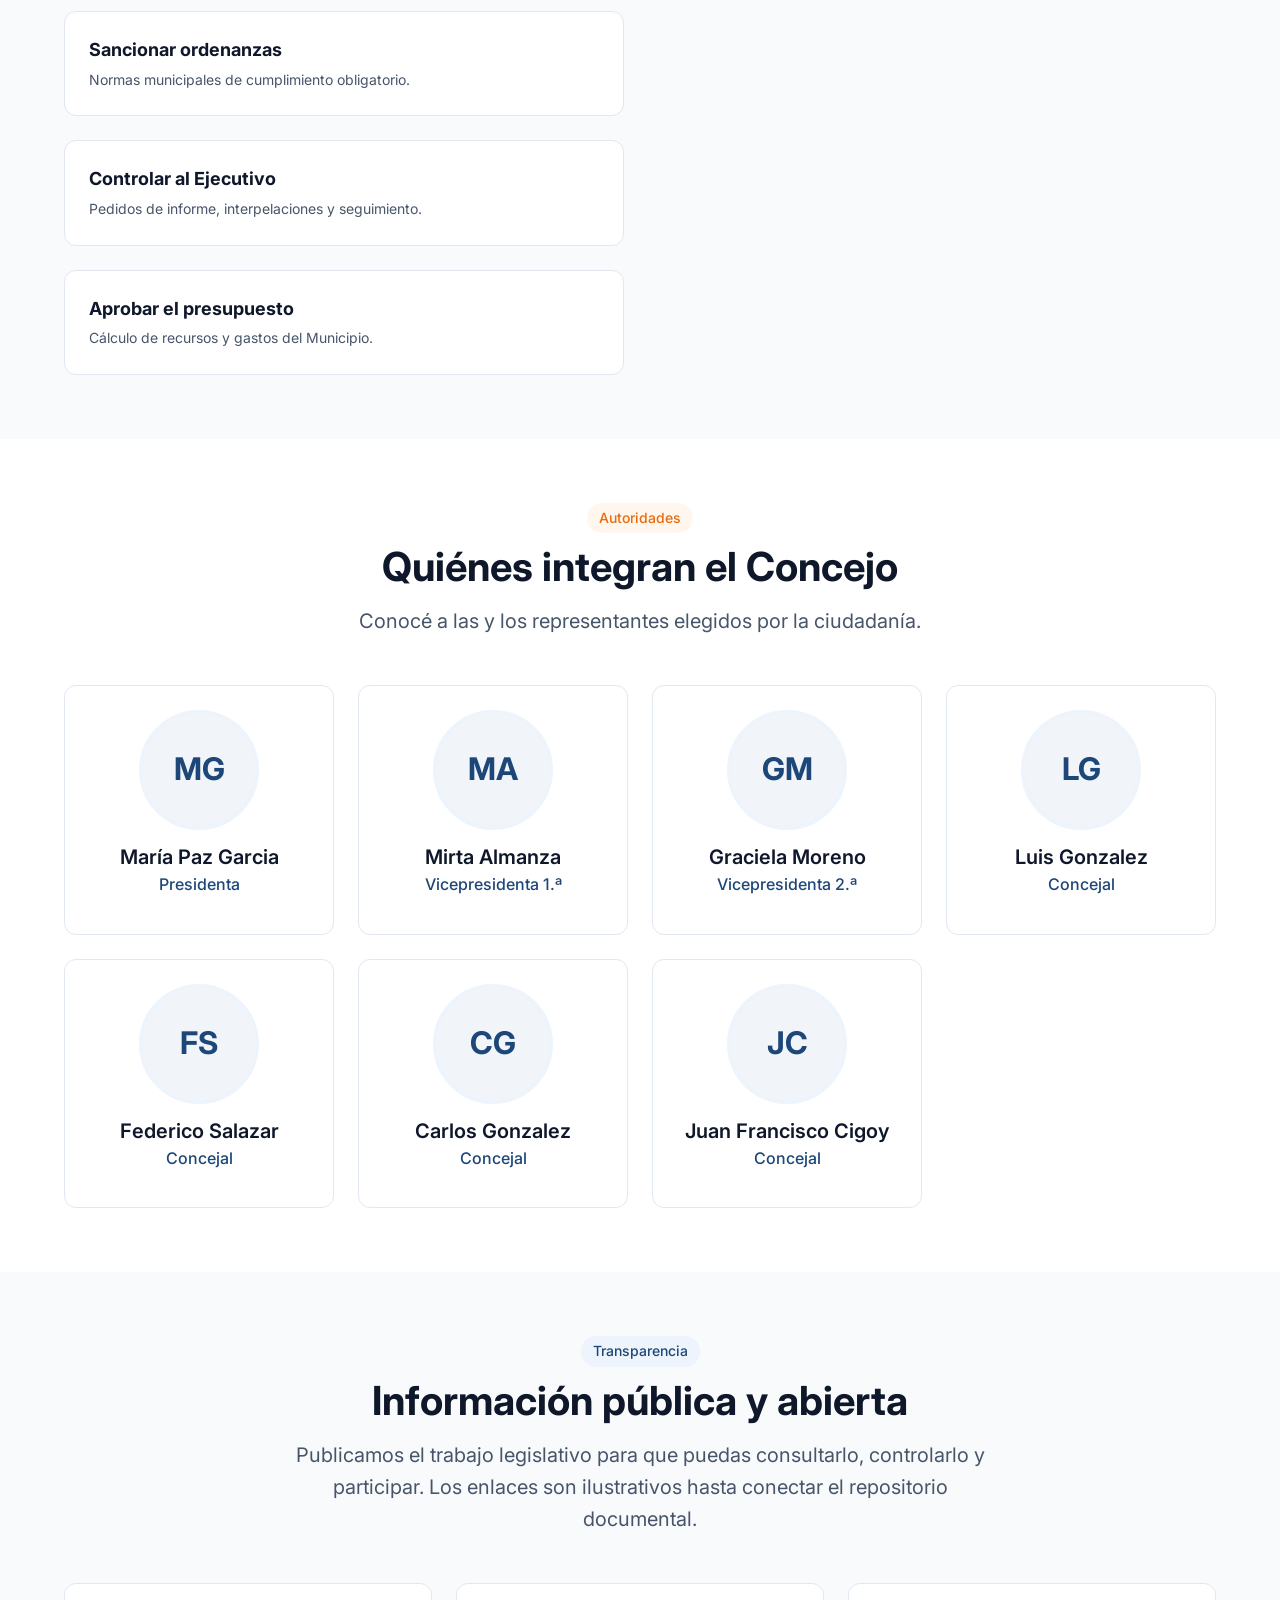
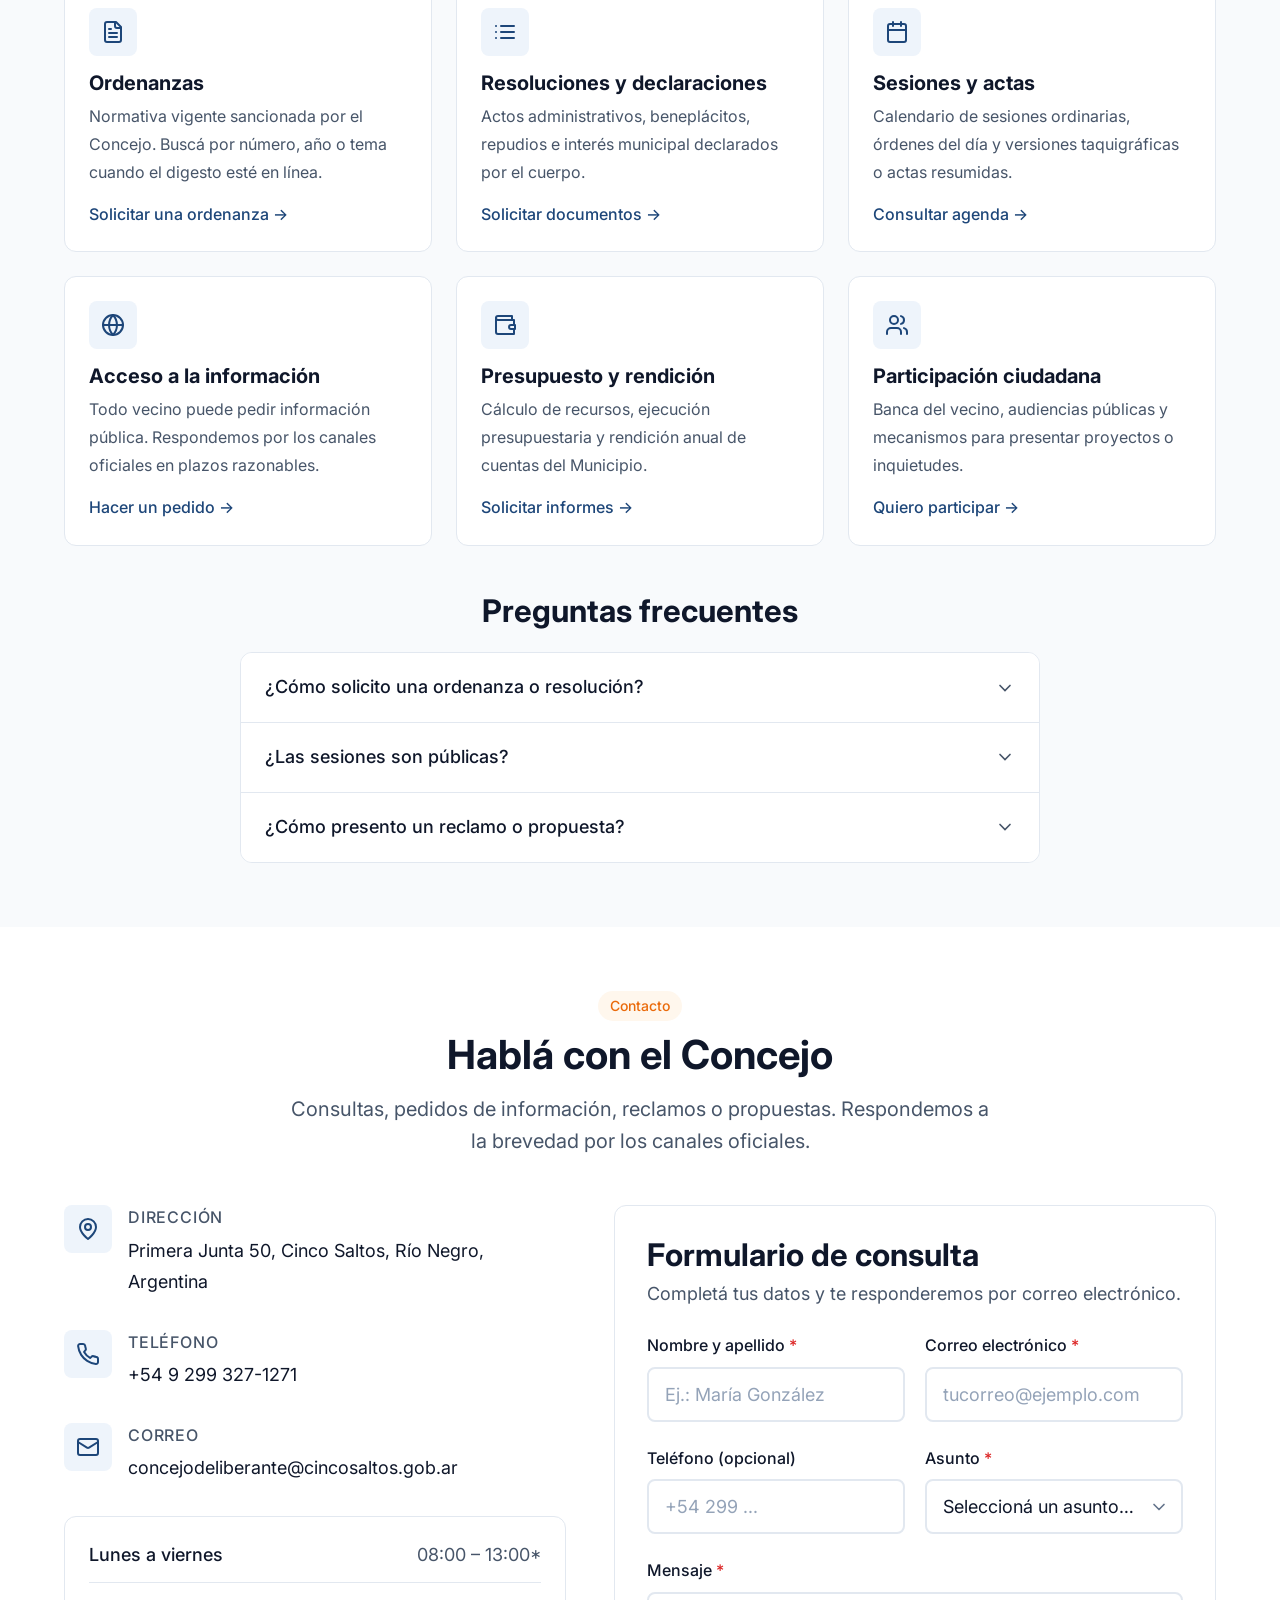
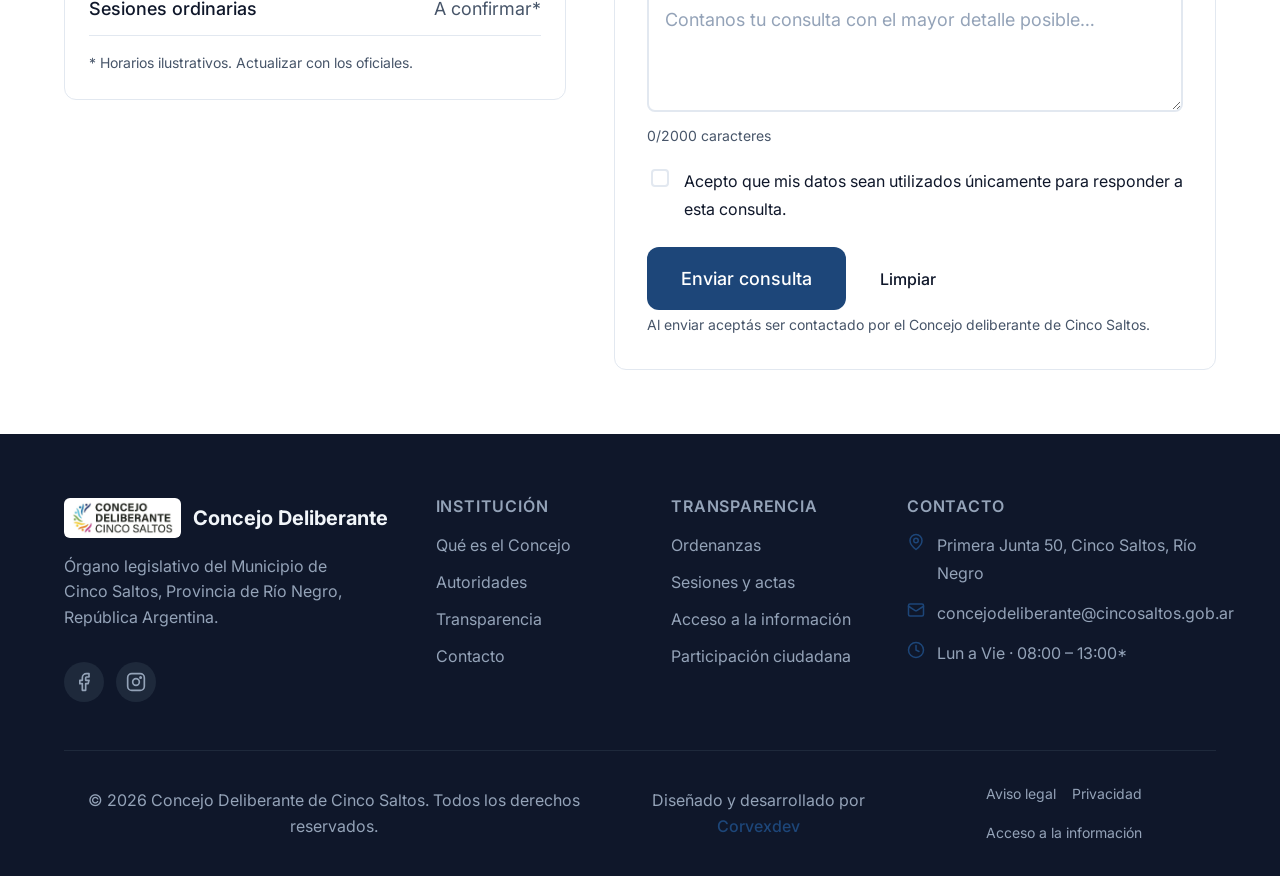
==== commit 3a462f2c: "Fix logos: lockup recortado, header/footer mas grandes, favicon del isologo real" ====
--- a/index.html
+++ b/index.html
@@ -17,11 +17,12 @@
   <meta property="og:locale" content="es_AR" />
   <meta property="og:title" content="Concejo Deliberante de Cinco Saltos" />
   <meta property="og:description" content="Información institucional, transparencia y contacto del Concejo Deliberante de Cinco Saltos." />
-  <meta property="og:image" content="assets/img/logo.jpg" />
+  <meta property="og:image" content="assets/img/logo.png" />
 
   <!-- Favicon -->
-  <link rel="icon" type="image/svg+xml" href="assets/img/favicon.svg" />
-  <link rel="apple-touch-icon" href="assets/img/logo.jpg" />
+  <link rel="icon" href="assets/img/favicon.ico" sizes="any" />
+  <link rel="icon" type="image/png" sizes="32x32" href="assets/img/favicon-32x32.png" />
+  <link rel="apple-touch-icon" href="assets/img/apple-touch-icon.png" />
 
   <!-- Fuentes (performance: preconnect + display=swap) -->
   <link rel="preconnect" href="https://fonts.googleapis.com" />
@@ -56,7 +57,7 @@
   <header class="header" id="site-header">
     <div class="header__inner">
       <a class="header__logo" href="#inicio" aria-label="Concejo Deliberante de Cinco Saltos - Inicio">
-        <img class="header__logo-image" src="assets/img/logo.jpg" alt="Isologo del Concejo Deliberante de Cinco Saltos" width="120" height="40" fetchpriority="high" />
+        <img class="header__logo-image" src="assets/img/logo.png" alt="Isologo del Concejo Deliberante de Cinco Saltos" width="909" height="287" fetchpriority="high" />
         <span class="header__logo-text">Concejo Deliberante</span>
       </a>
 
@@ -158,10 +159,10 @@
 
           <div>
             <div class="about__image">
-              <img src="assets/img/logo.jpg" alt="Logo oficial del Concejo Deliberante de Cinco Saltos" loading="lazy" width="800" height="500" />
+              <img src="assets/img/logo.png" alt="Logo oficial del Concejo Deliberante de Cinco Saltos" loading="lazy" width="909" height="287" />
             </div>
             <div class="about__stats" role="list" aria-label="Datos destacados">
-              <div class="stat" role="listitem"><div class="stat__value">7</div><div class="stat__label">Miembros del cuerpo</div></div>
+              <div class="stat" role="listitem"><div class="stat__value">7</div><div class="stat__label">Concejales</div></div>
               <div class="stat" role="listitem"><div class="stat__value">RN</div><div class="stat__label">Cinco Saltos, Río Negro</div></div>
               <div class="stat" role="listitem"><div class="stat__value">Abiertas</div><div class="stat__label">Sesiones públicas</div></div>
             </div>
@@ -413,7 +414,7 @@
               <button class="btn btn--primary btn--lg" type="submit" id="form-submit">Enviar consulta</button>
               <button class="btn btn--ghost" type="reset">Limpiar</button>
             </div>
-            <p class="form-help">Al enviar aceptás ser contactado por el Concejo. Sin base de datos propia: el mensaje se entrega por Formspree al correo oficial.</p>
+            <p class="form-help">Al enviar aceptás ser contactado por el Concejo deliberante de Cinco Saltos.</p>
           </form>
         </div>
       </div>
@@ -426,7 +427,7 @@
       <div class="footer__grid">
         <div class="footer__brand">
           <a class="footer__logo" href="#inicio">
-            <img class="footer__logo-image" src="assets/img/logo.jpg" alt="Logo del Concejo Deliberante de Cinco Saltos" loading="lazy" width="120" height="40" />
+            <img class="footer__logo-image" src="assets/img/logo.png" alt="Logo del Concejo Deliberante de Cinco Saltos" loading="lazy" width="909" height="287" />
             Concejo Deliberante
           </a>
           <p class="footer__description">Órgano legislativo del Municipio de Cinco Saltos, Provincia de Río Negro, República Argentina.</p>
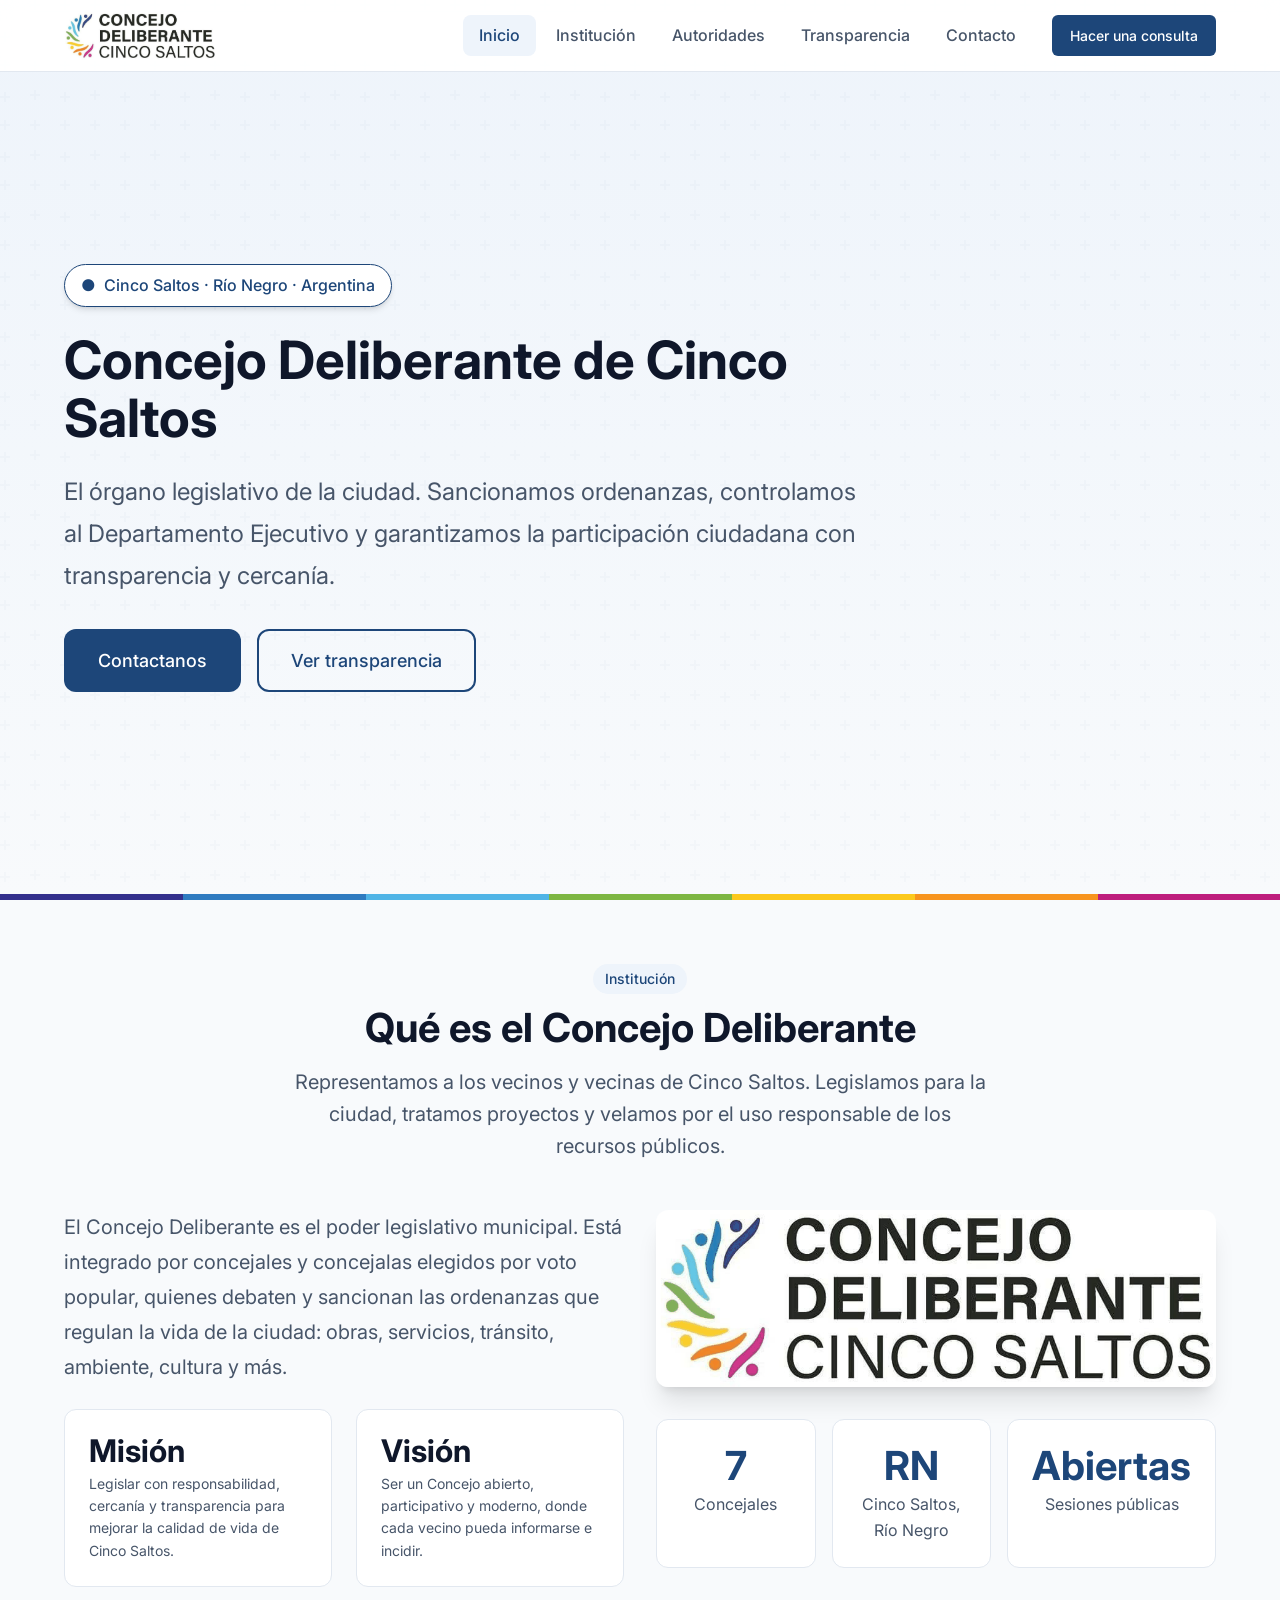
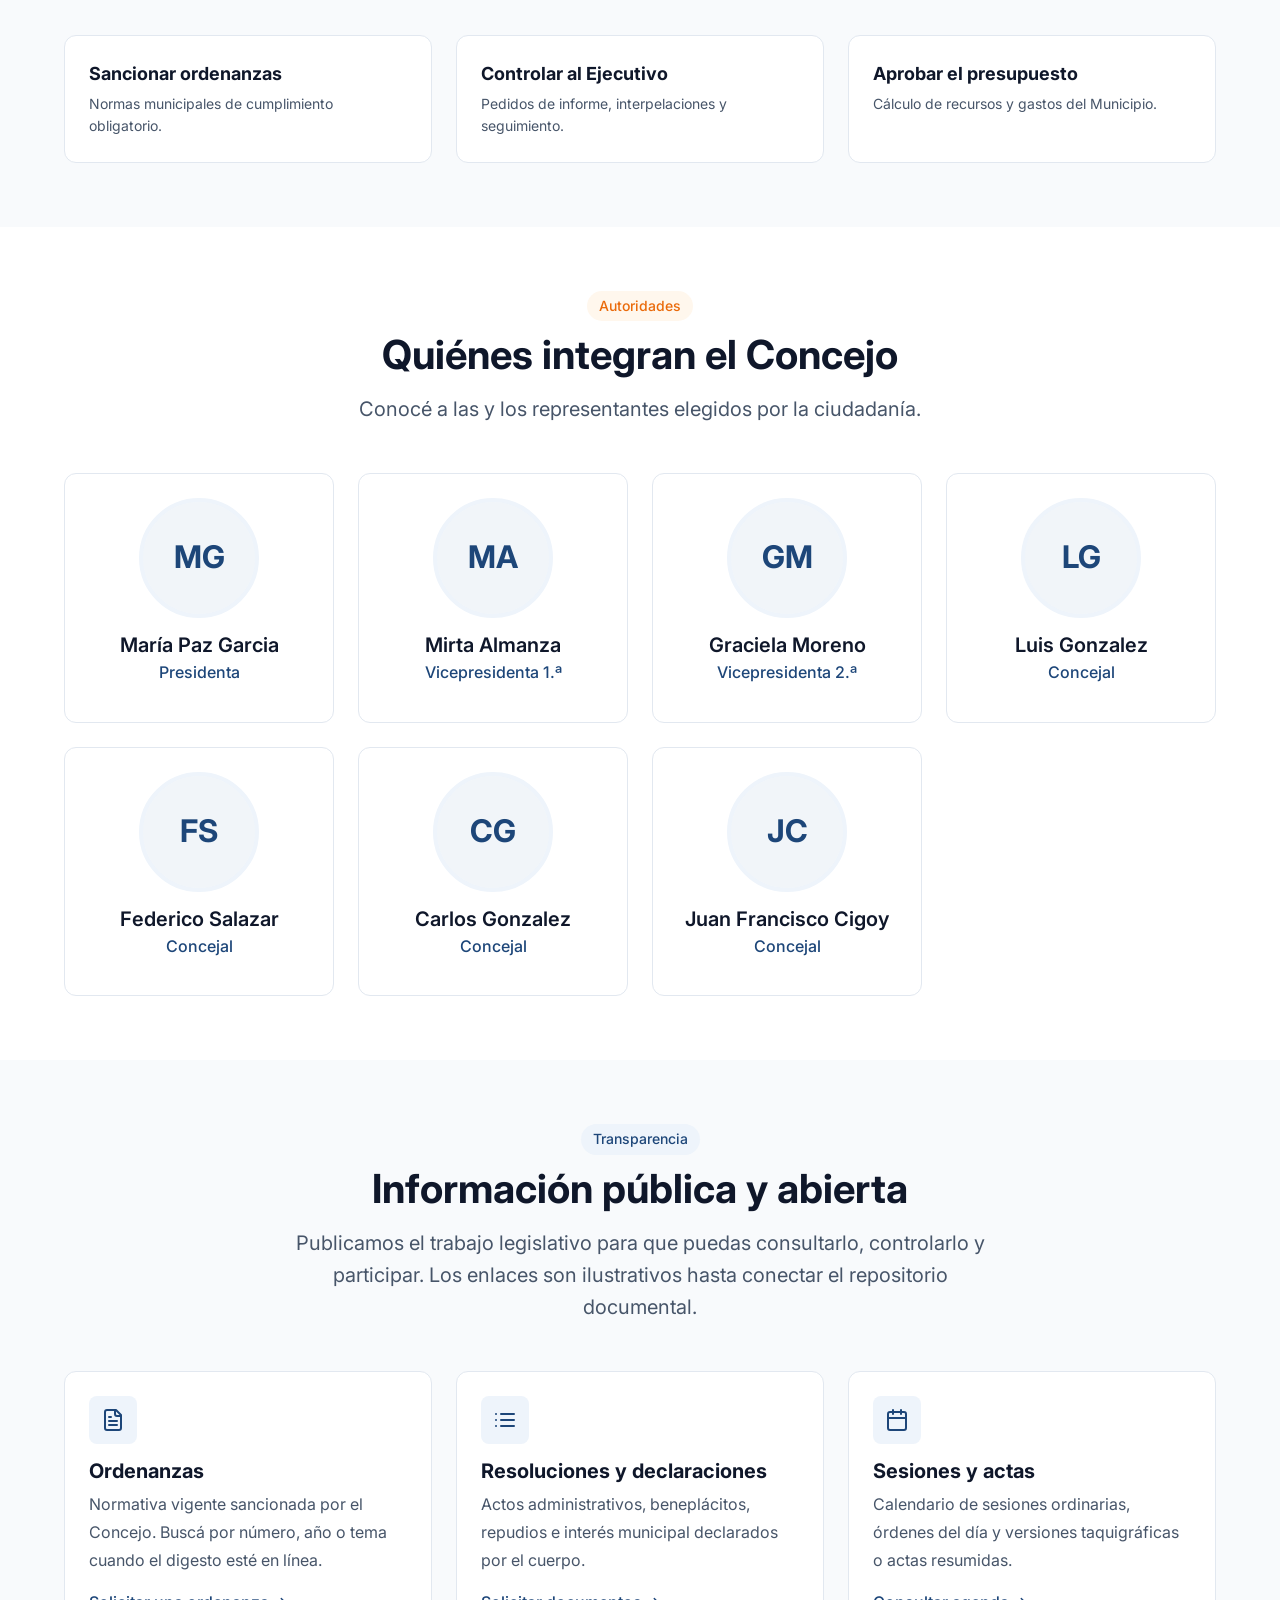
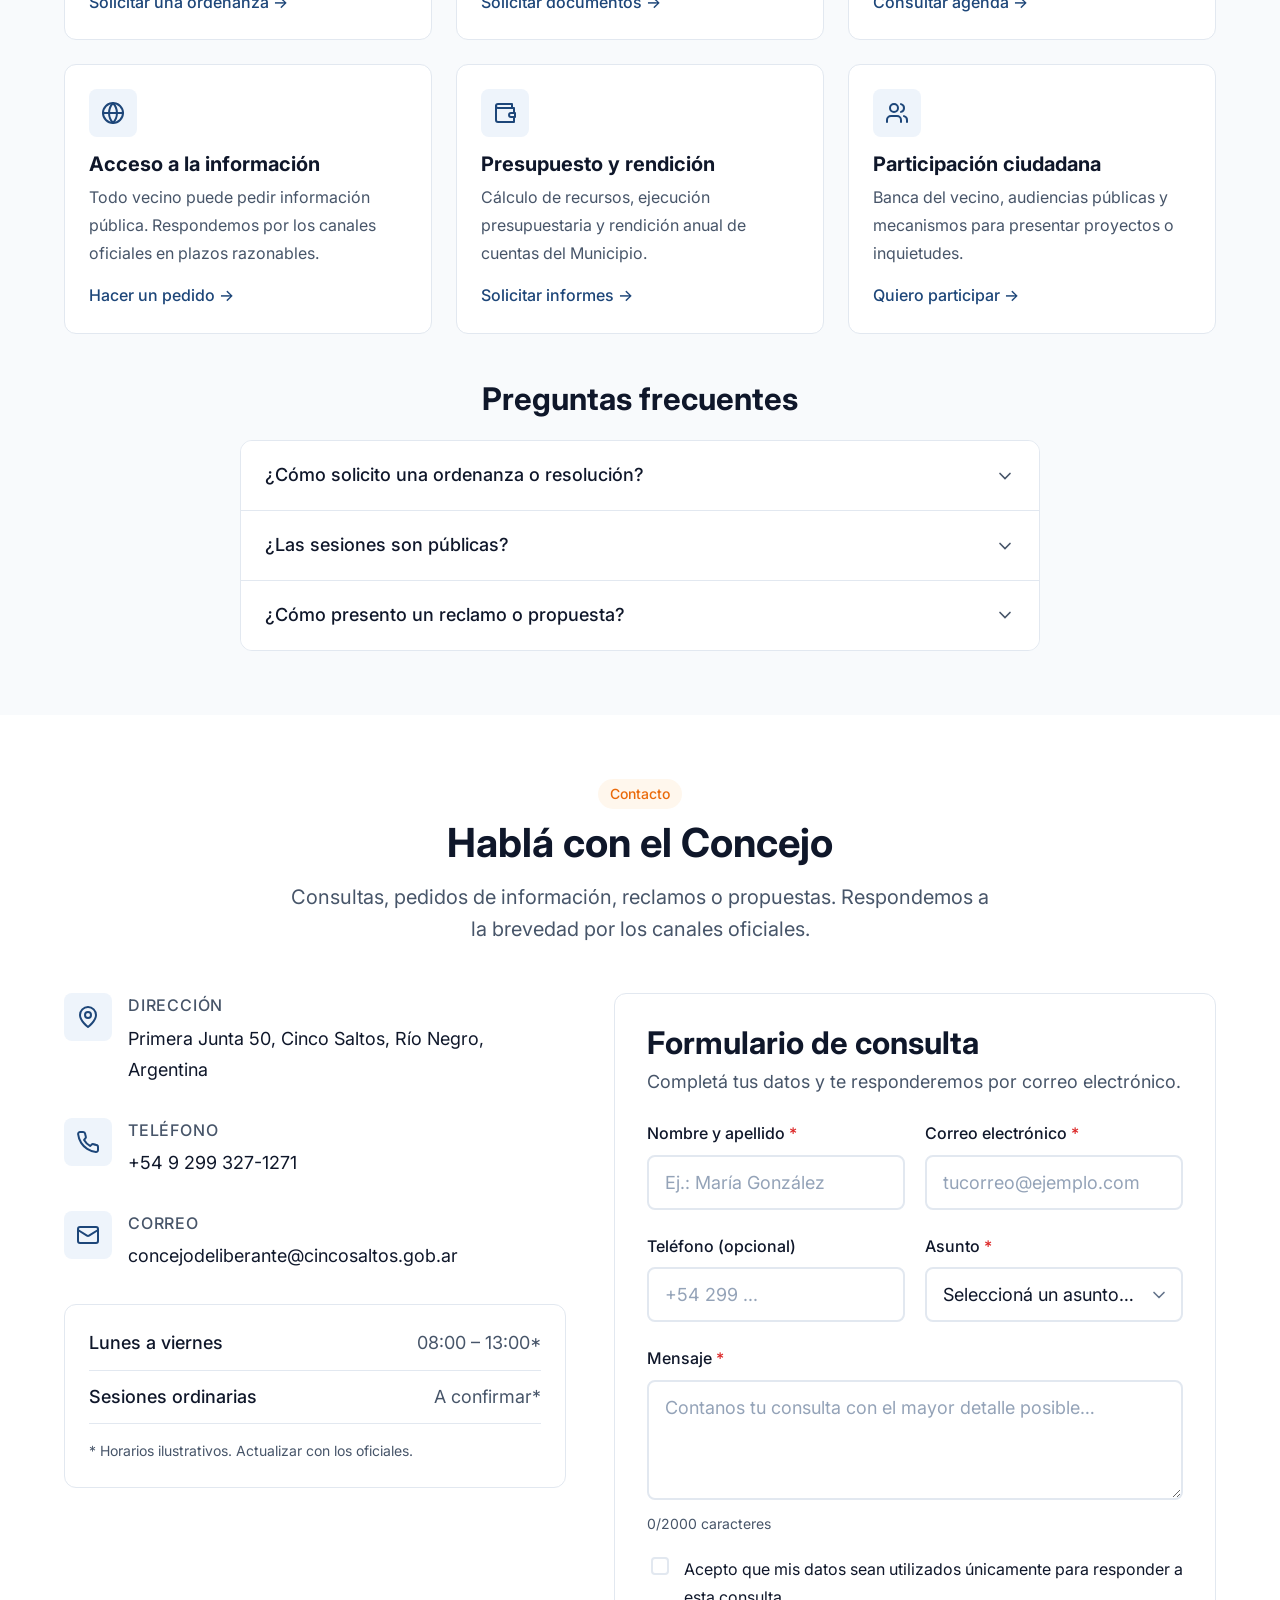
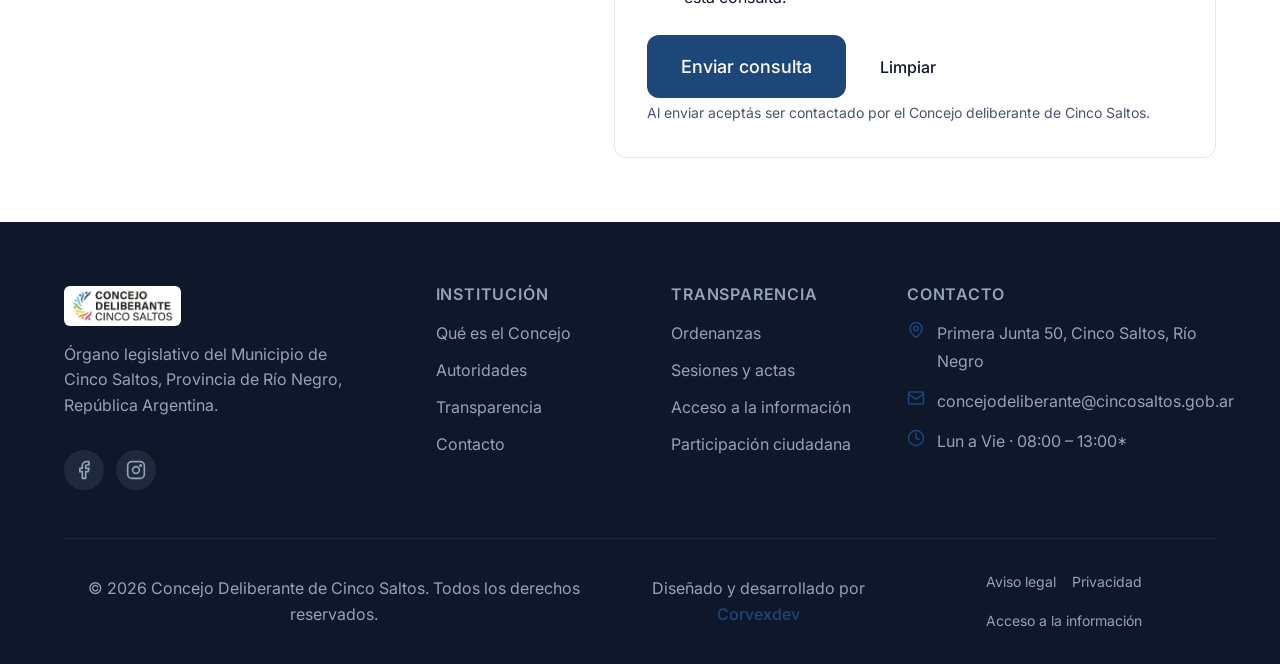
==== commit 5a891eee: "Layout institucional en 3 columnas + footer: mailto y logo sin texto duplicado" ====
--- a/index.html
+++ b/index.html
@@ -150,11 +150,6 @@
                 </div>
               </article>
             </div>
-            <ul class="grid grid--auto" aria-label="Funciones principales">
-              <li class="transparency-card"><strong>Sancionar ordenanzas</strong><span class="form-help">Normas municipales de cumplimiento obligatorio.</span></li>
-              <li class="transparency-card"><strong>Controlar al Ejecutivo</strong><span class="form-help">Pedidos de informe, interpelaciones y seguimiento.</span></li>
-              <li class="transparency-card"><strong>Aprobar el presupuesto</strong><span class="form-help">Cálculo de recursos y gastos del Municipio.</span></li>
-            </ul>
           </div>
 
           <div>
@@ -168,6 +163,12 @@
             </div>
           </div>
         </div>
+
+        <ul class="grid grid--3" aria-label="Funciones principales" style="margin-top: var(--space-12);">
+          <li class="transparency-card"><strong>Sancionar ordenanzas</strong><span class="form-help">Normas municipales de cumplimiento obligatorio.</span></li>
+          <li class="transparency-card"><strong>Controlar al Ejecutivo</strong><span class="form-help">Pedidos de informe, interpelaciones y seguimiento.</span></li>
+          <li class="transparency-card"><strong>Aprobar el presupuesto</strong><span class="form-help">Cálculo de recursos y gastos del Municipio.</span></li>
+        </ul>
       </div>
     </section>
 
@@ -426,9 +427,8 @@
     <div class="container">
       <div class="footer__grid">
         <div class="footer__brand">
-          <a class="footer__logo" href="#inicio">
+          <a class="footer__logo" href="#inicio" aria-label="Concejo Deliberante de Cinco Saltos - Inicio">
             <img class="footer__logo-image" src="assets/img/logo.png" alt="Logo del Concejo Deliberante de Cinco Saltos" loading="lazy" width="909" height="287" />
-            Concejo Deliberante
           </a>
           <p class="footer__description">Órgano legislativo del Municipio de Cinco Saltos, Provincia de Río Negro, República Argentina.</p>
           <div class="footer__social">
@@ -460,7 +460,7 @@
         <div>
           <h3 class="footer__column-title">Contacto</h3>
           <p class="footer__contact-item"><svg class="footer__contact-icon" viewBox="0 0 24 24" fill="none" stroke="currentColor" stroke-width="2" stroke-linecap="round" stroke-linejoin="round"><path d="M20 10c0 6-8 12-8 12s-8-6-8-12a8 8 0 0 1 16 0Z"/><circle cx="12" cy="10" r="3"/></svg><span>Primera Junta 50, Cinco Saltos, Río Negro</span></p>
-          <p class="footer__contact-item"><svg class="footer__contact-icon" viewBox="0 0 24 24" fill="none" stroke="currentColor" stroke-width="2" stroke-linecap="round" stroke-linejoin="round"><rect x="2" y="4" width="20" height="16" rx="2"/><path d="m22 7-8.97 5.7a1.94 1.94 0 0 1-2.06 0L2 7"/></svg><span>concejodeliberante@cincosaltos.gob.ar</span></p>
+          <p class="footer__contact-item"><svg class="footer__contact-icon" viewBox="0 0 24 24" fill="none" stroke="currentColor" stroke-width="2" stroke-linecap="round" stroke-linejoin="round"><rect x="2" y="4" width="20" height="16" rx="2"/><path d="m22 7-8.97 5.7a1.94 1.94 0 0 1-2.06 0L2 7"/></svg><a class="footer__link" href="mailto:concejodeliberante@cincosaltos.gob.ar">concejodeliberante@cincosaltos.gob.ar</a></p>
           <p class="footer__contact-item"><svg class="footer__contact-icon" viewBox="0 0 24 24" fill="none" stroke="currentColor" stroke-width="2" stroke-linecap="round" stroke-linejoin="round"><circle cx="12" cy="12" r="10"/><path d="M12 6v6l4 2"/></svg><span>Lun a Vie · 08:00 – 13:00*</span></p>
         </div>
       </div>
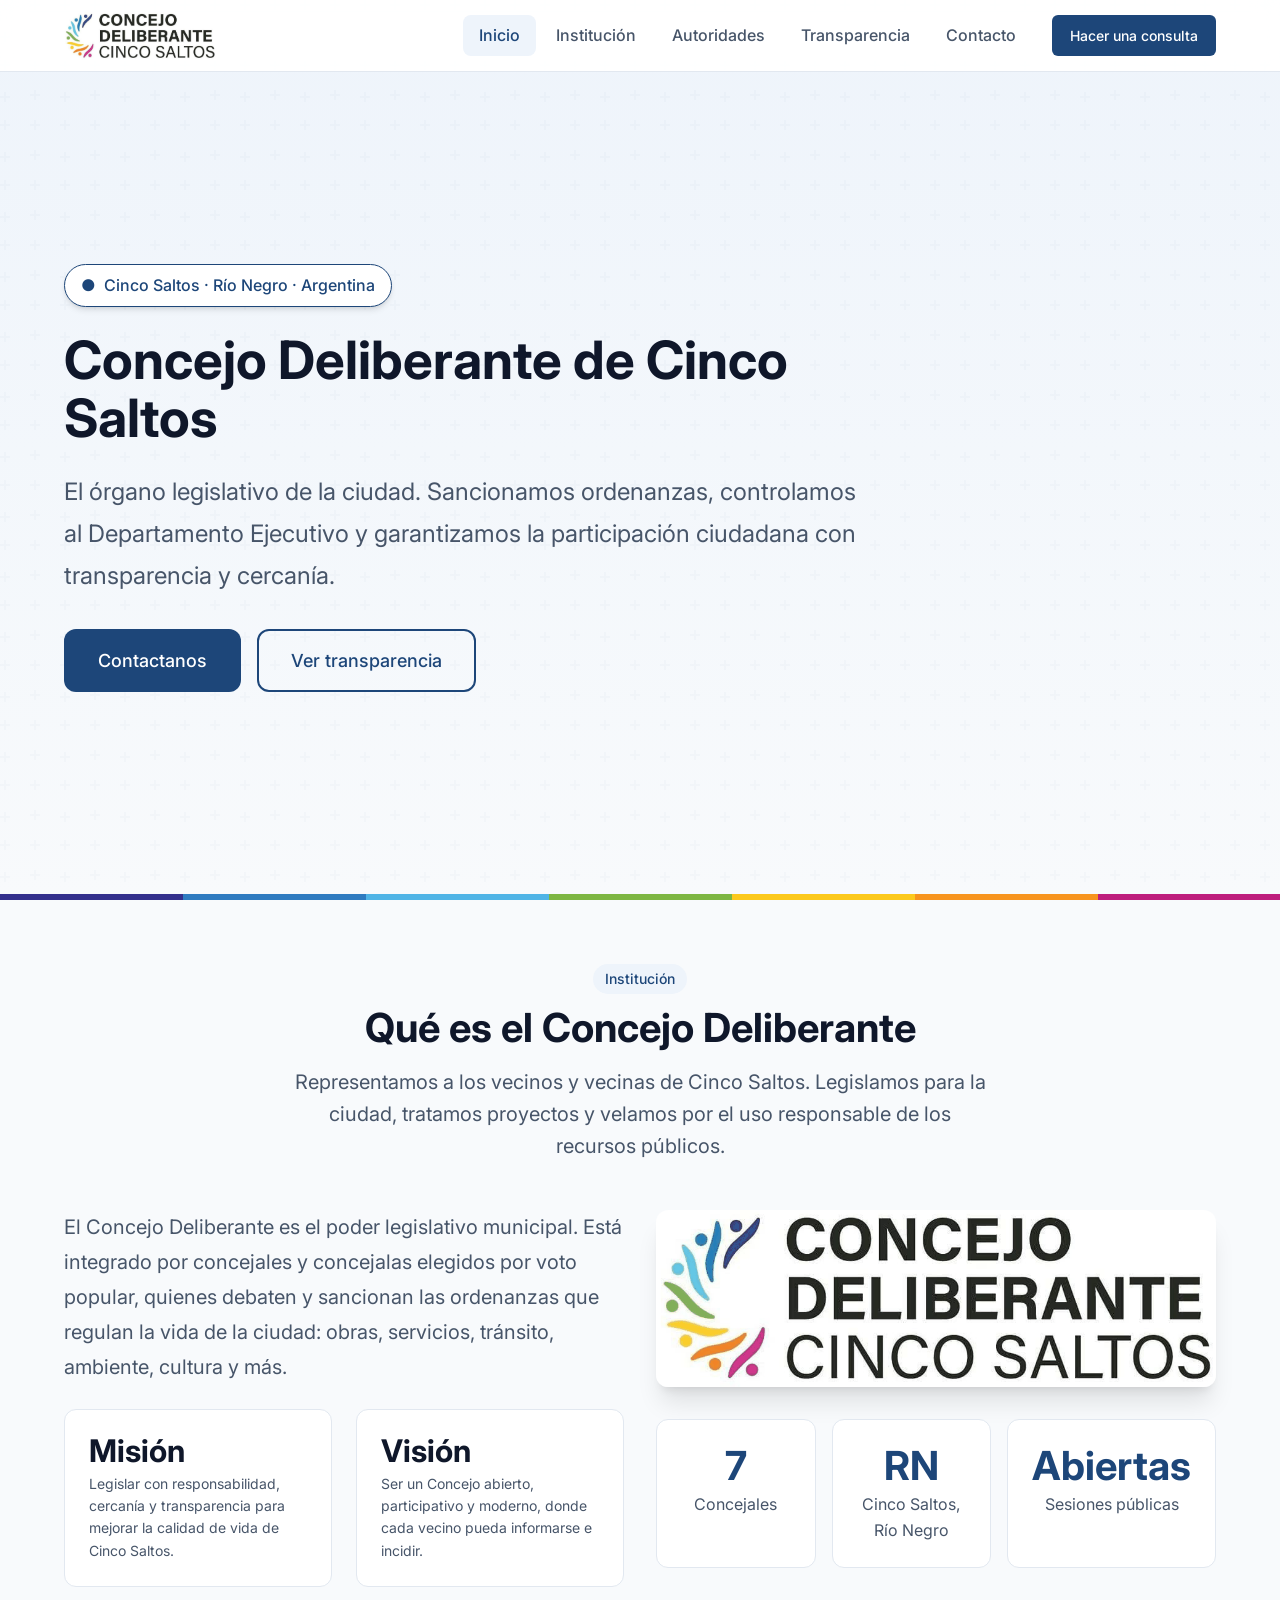
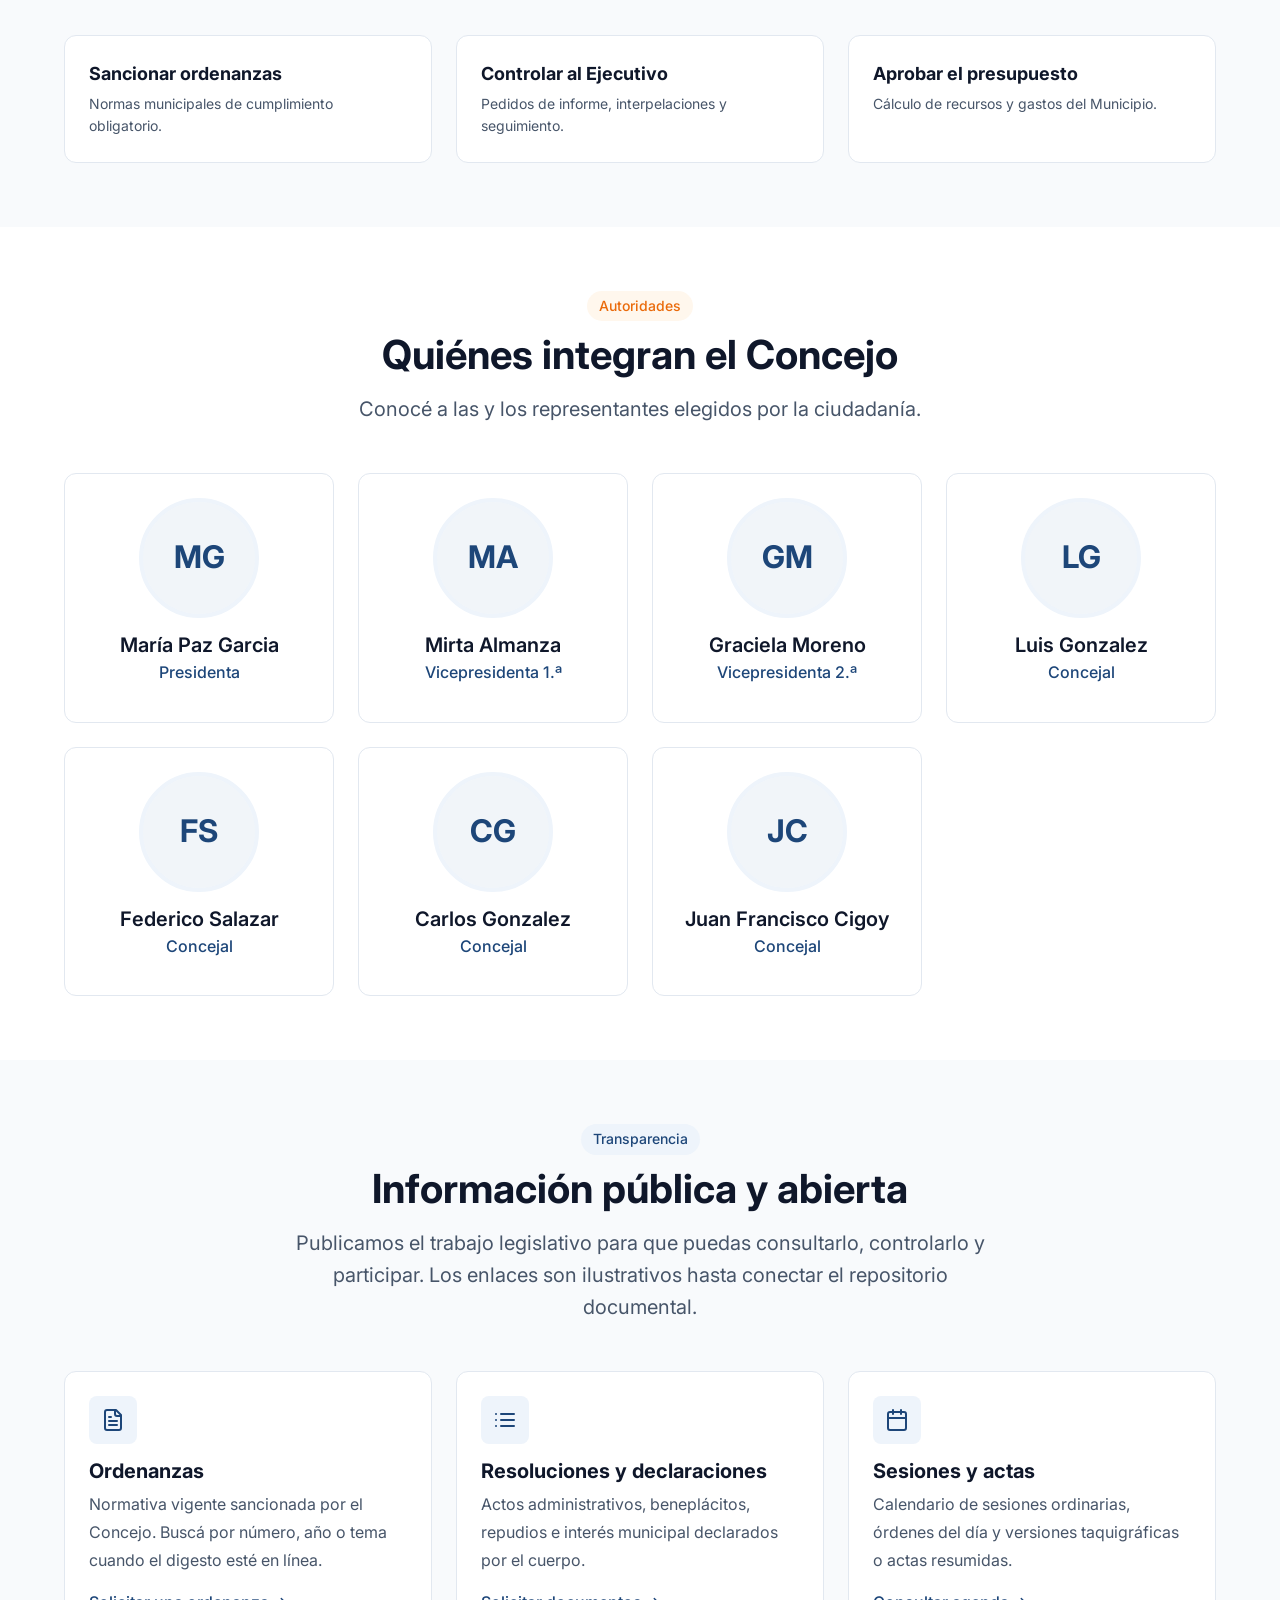
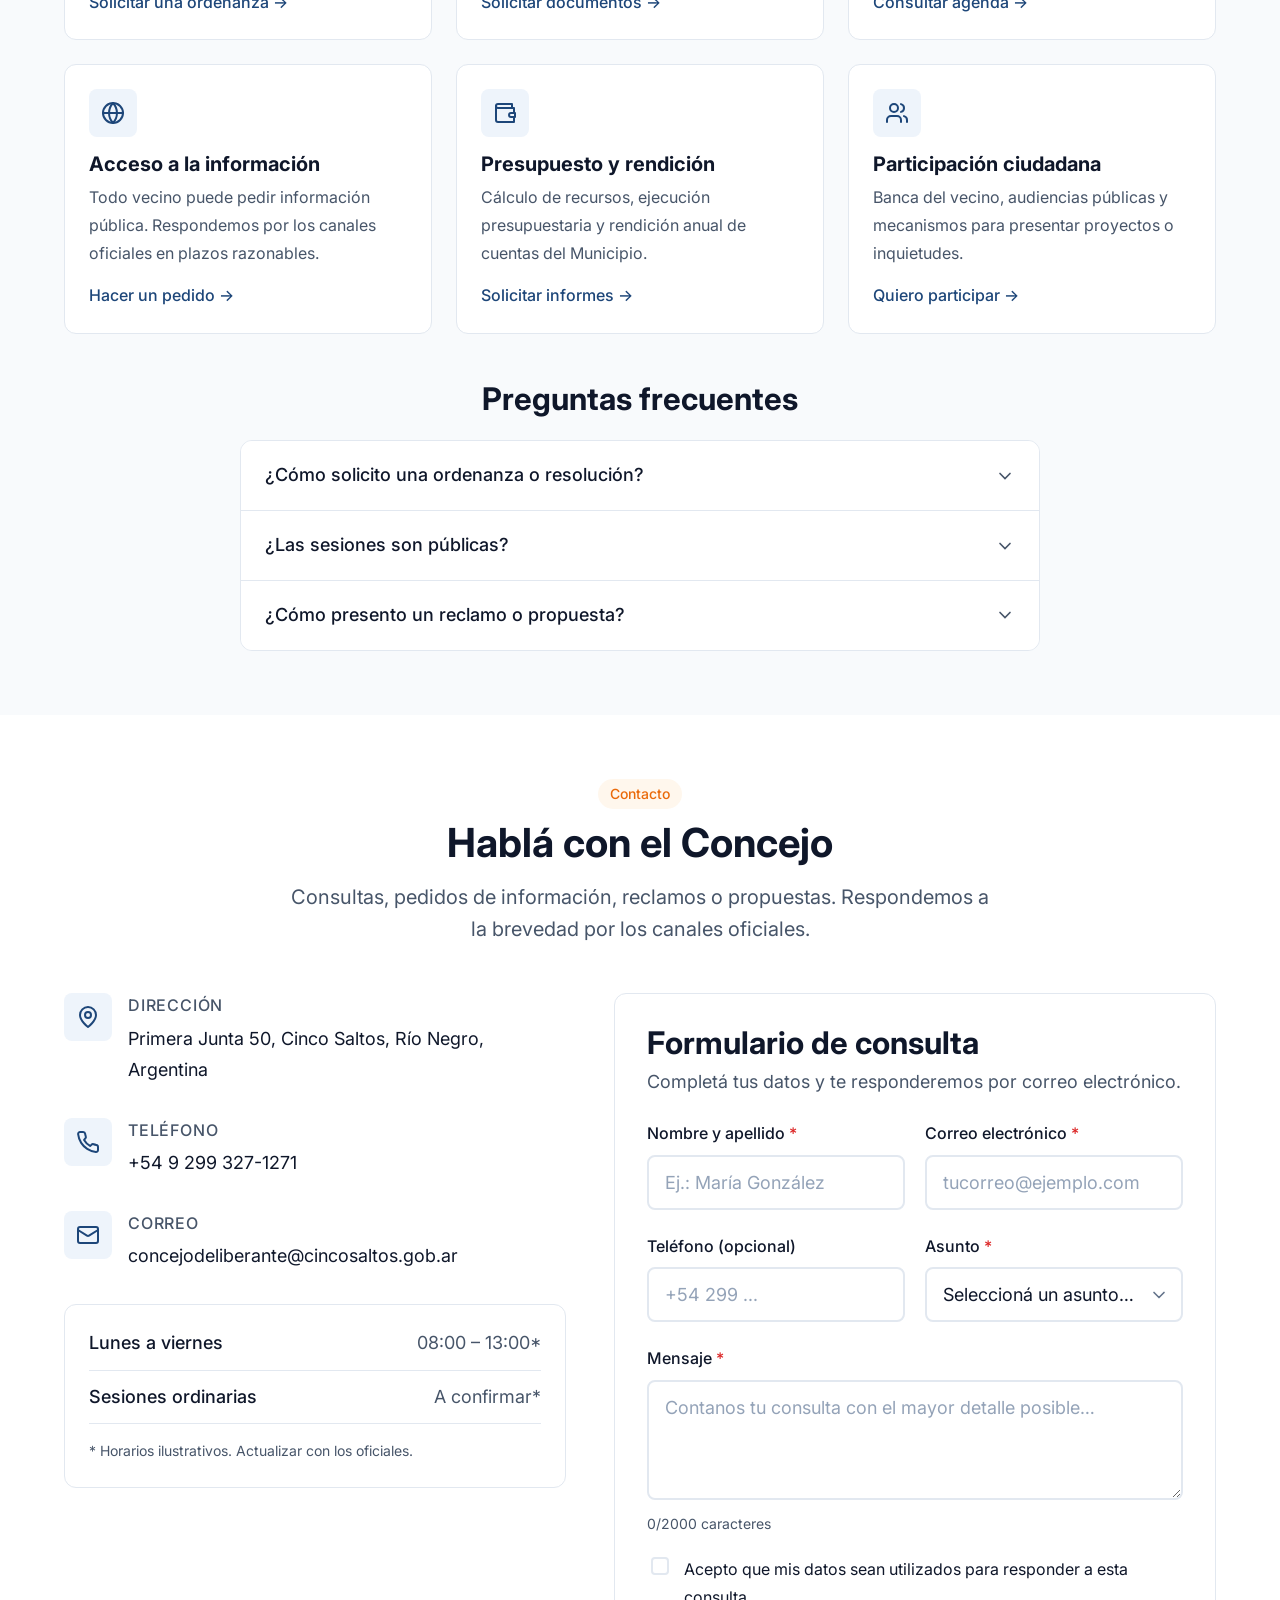
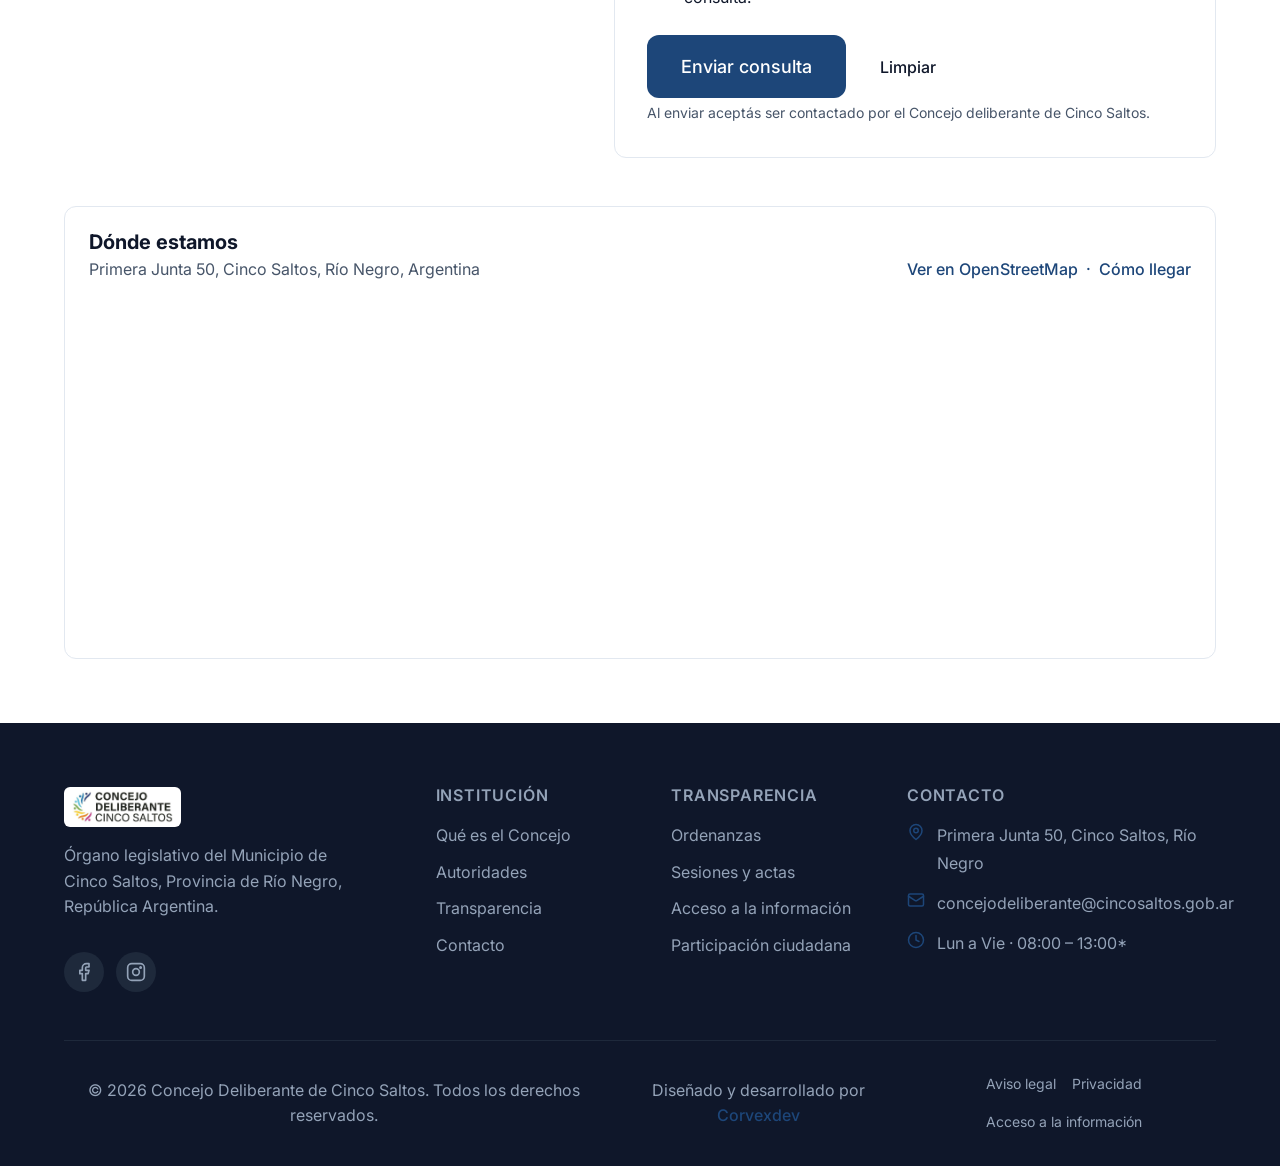
==== commit c3053e14: "Añadir mapa de ubicación en la sección de contacto y ajustar texto de privacidad" ====
--- a/index.html
+++ b/index.html
@@ -284,7 +284,7 @@
                 <svg class="accordion-icon" viewBox="0 0 24 24" fill="none" stroke="currentColor" stroke-width="2" stroke-linecap="round" aria-hidden="true"><path d="m6 9 6 6 6-6"/></svg>
               </button>
               <div class="accordion-content" id="faq-1" role="region" aria-labelledby="faq-btn-1">
-                <div class="accordion-content-inner">Escribinos por el formulario de contacto indicando número, año o tema del documento. Te lo enviaremos por correo electrónico.</div>
+                <div class="accordion-content-inner">Podes escribinos por el formulario de contacto indicando número, año o tema del documento y te lo enviaremos por correo electrónico o mediante nuestro número de telefono por WhatsApp.</div>
               </div>
             </div>
             <div class="accordion-item">
@@ -293,7 +293,7 @@
                 <svg class="accordion-icon" viewBox="0 0 24 24" fill="none" stroke="currentColor" stroke-width="2" stroke-linecap="round" aria-hidden="true"><path d="m6 9 6 6 6-6"/></svg>
               </button>
               <div class="accordion-content" id="faq-2" role="region" aria-labelledby="faq-btn-2">
-                <div class="accordion-content-inner">Sí. Las sesiones ordinarias son públicas y abiertas a la comunidad, salvo los casos excepcionales que la normativa prevé como sesión secreta.</div>
+                <div class="accordion-content-inner">Sí. Las sesiones ordinarias son públicas y abiertas a la comunidad, podes seguirlas en vivo en nuestra página de Facebook.</div>
               </div>
             </div>
             <div class="accordion-item">
@@ -402,7 +402,7 @@
             <div class="form-group">
               <label class="form-check" for="privacidad">
                 <input class="form-check-input" type="checkbox" id="privacidad" name="privacidad" required />
-                <span class="form-check-label">Acepto que mis datos sean utilizados únicamente para responder a esta consulta.</span>
+                <span class="form-check-label">Acepto que mis datos sean utilizados para responder a esta consulta.</span>
               </label>
               <span class="form-error" data-error-for="privacidad" hidden></span>
             </div>
@@ -417,6 +417,23 @@
             </div>
             <p class="form-help">Al enviar aceptás ser contactado por el Concejo deliberante de Cinco Saltos.</p>
           </form>
+        </div>
+
+        <div class="contact__map">
+          <div class="contact__map-header">
+            <div>
+              <h3 class="contact__map-title">Dónde estamos</h3>
+              <p class="contact__map-address">Primera Junta 50, Cinco Saltos, Río Negro, Argentina</p>
+            </div>
+            <div class="contact__map-links">
+              <a href="https://www.openstreetmap.org/?mlat=-38.828335&mlon=-68.062768#map=17/-38.828335/-68.062768" target="_blank" rel="noopener">Ver en OpenStreetMap</a>
+              <span aria-hidden="true">·</span>
+              <a href="https://www.google.com/maps/search/?api=1&query=Primera+Junta+50+Cinco+Saltos+R%C3%ADo+Negro" target="_blank" rel="noopener">Cómo llegar</a>
+            </div>
+          </div>
+          <div class="contact__map-frame">
+            <iframe title="Mapa de ubicación del Concejo Deliberante de Cinco Saltos, Primera Junta 50" src="https://www.openstreetmap.org/export/embed.html?bbox=-68.0748%2C-38.8358%2C-68.0508%2C-38.8208&layer=mapnik&marker=-38.828335%2C-68.062768" width="100%" height="360" style="border:0" loading="lazy" referrerpolicy="no-referrer-when-downgrade" allowfullscreen></iframe>
+          </div>
         </div>
       </div>
     </section>
--- a/assets/css/main.css
+++ b/assets/css/main.css
@@ -173,6 +173,7 @@
   .nav-panel,
   .hero__actions,
   .contact-form,
+  .contact__map-frame,
   .back-to-top,
   .footer__social,
   .btn {
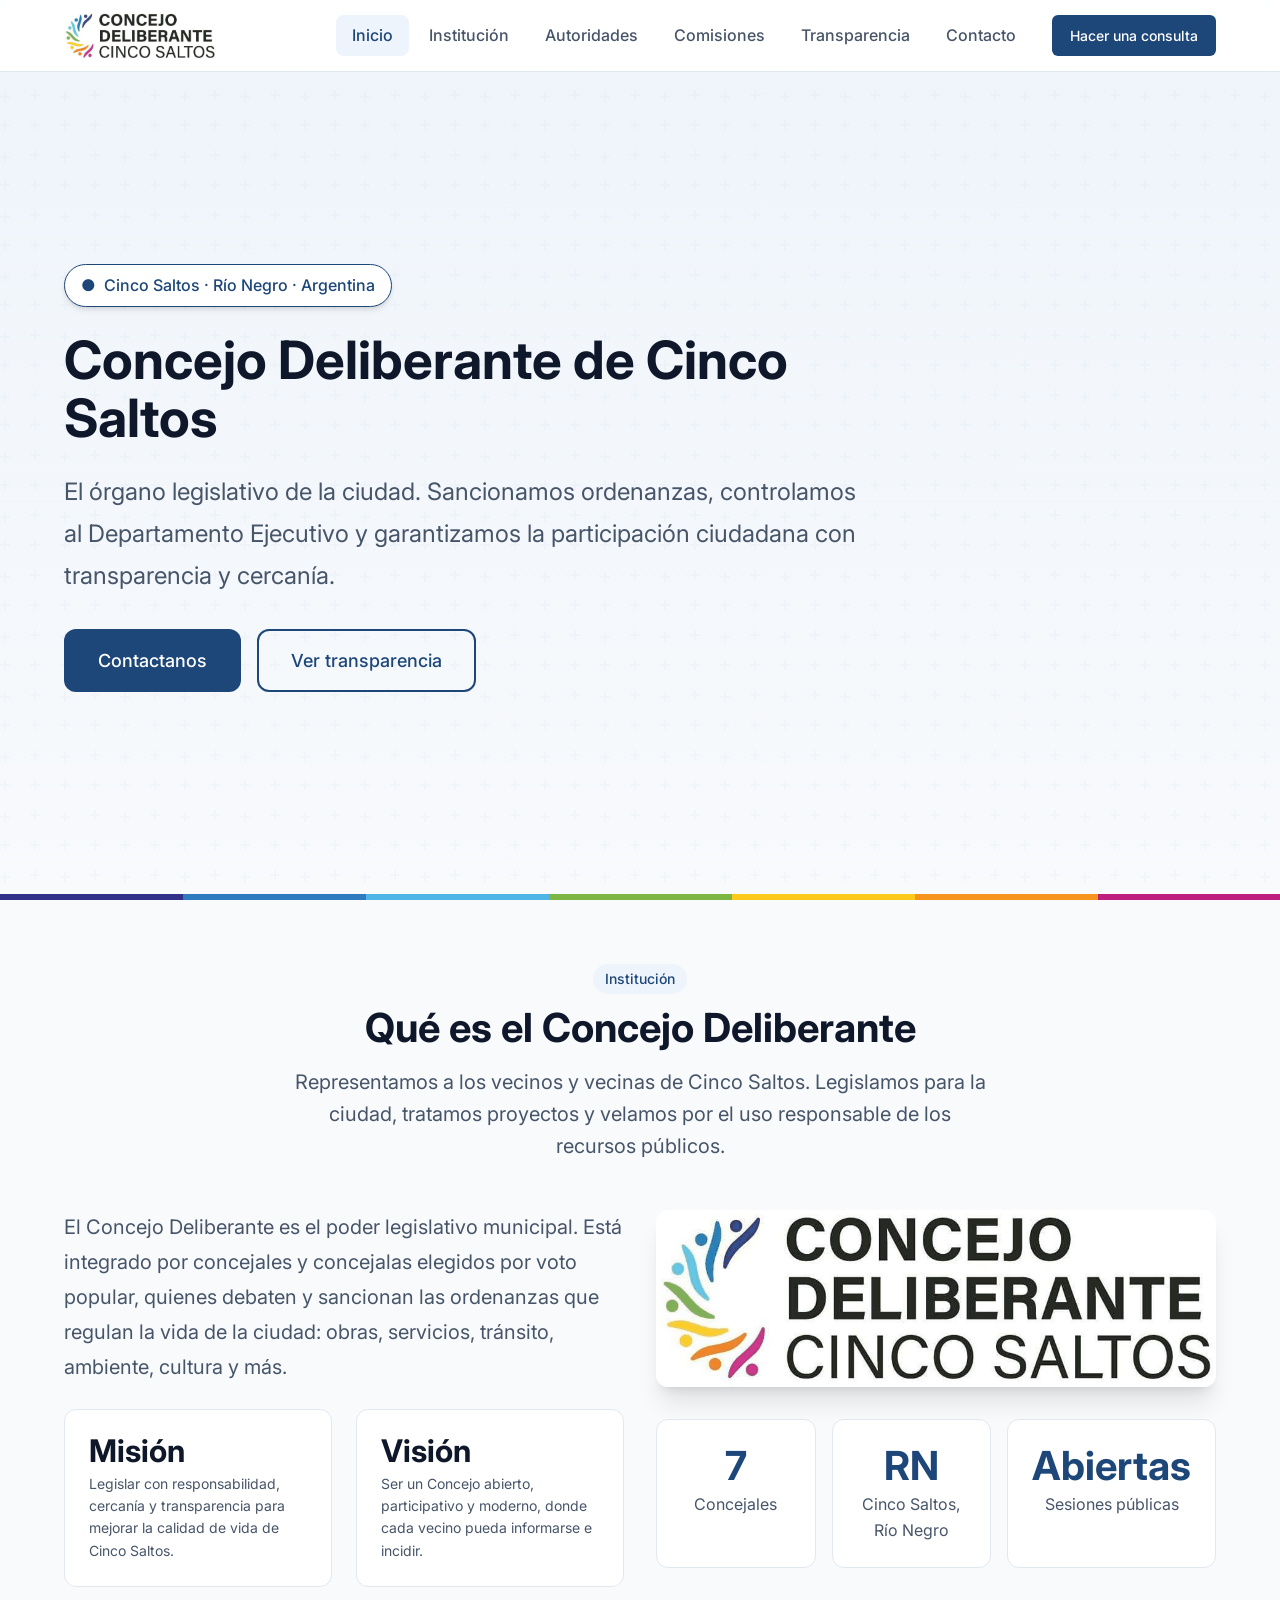
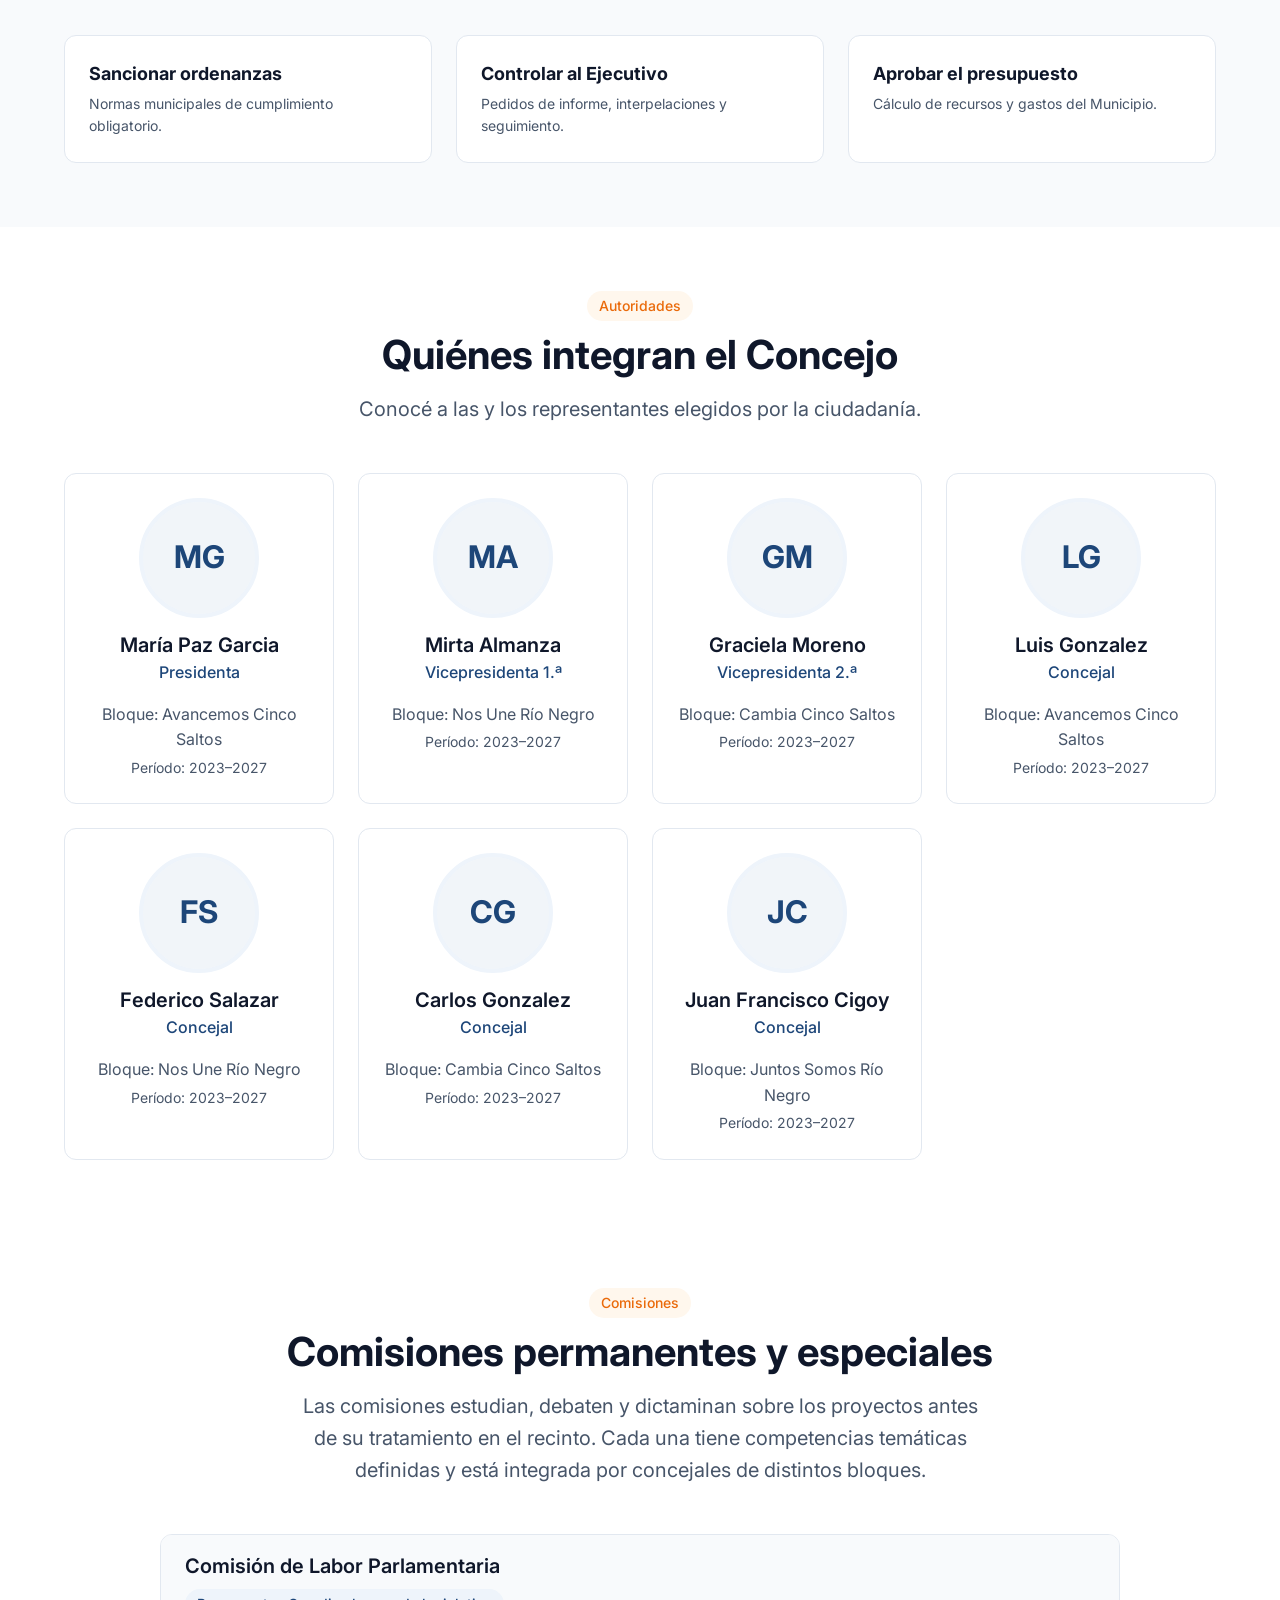
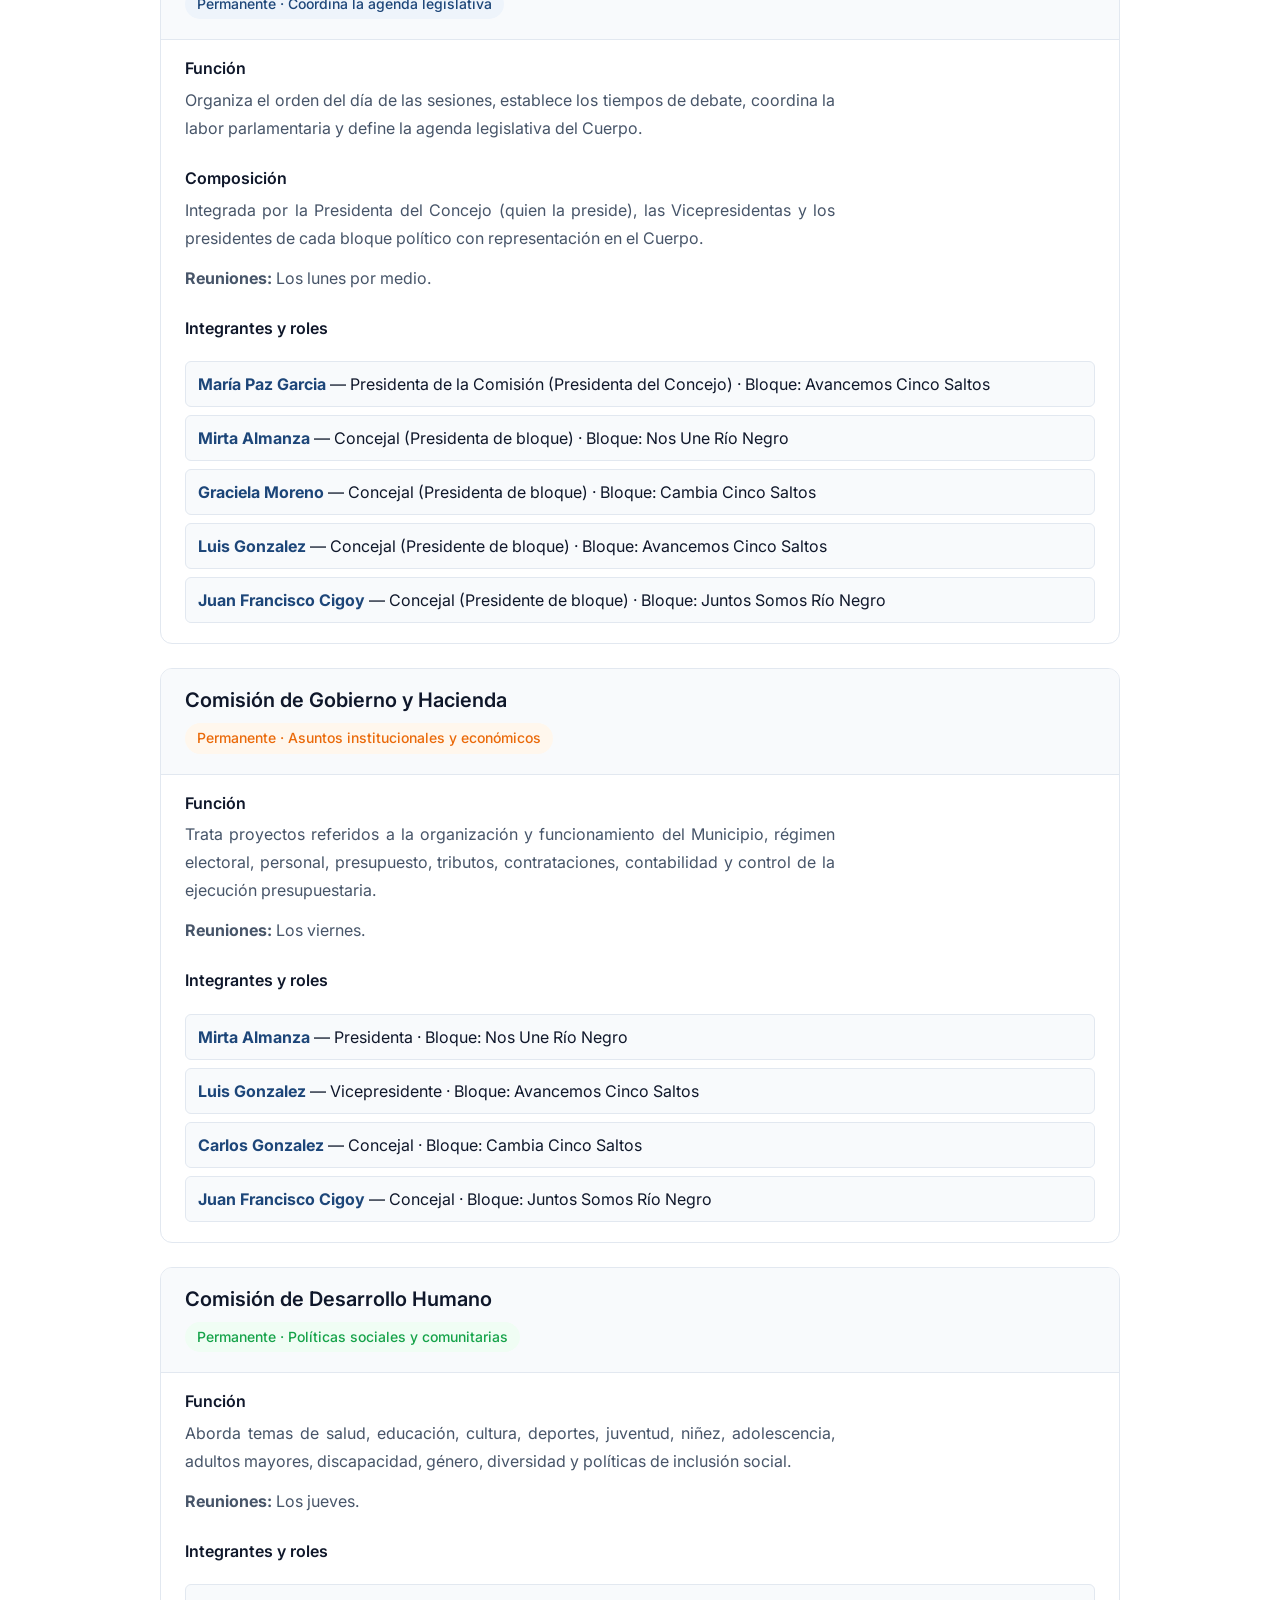
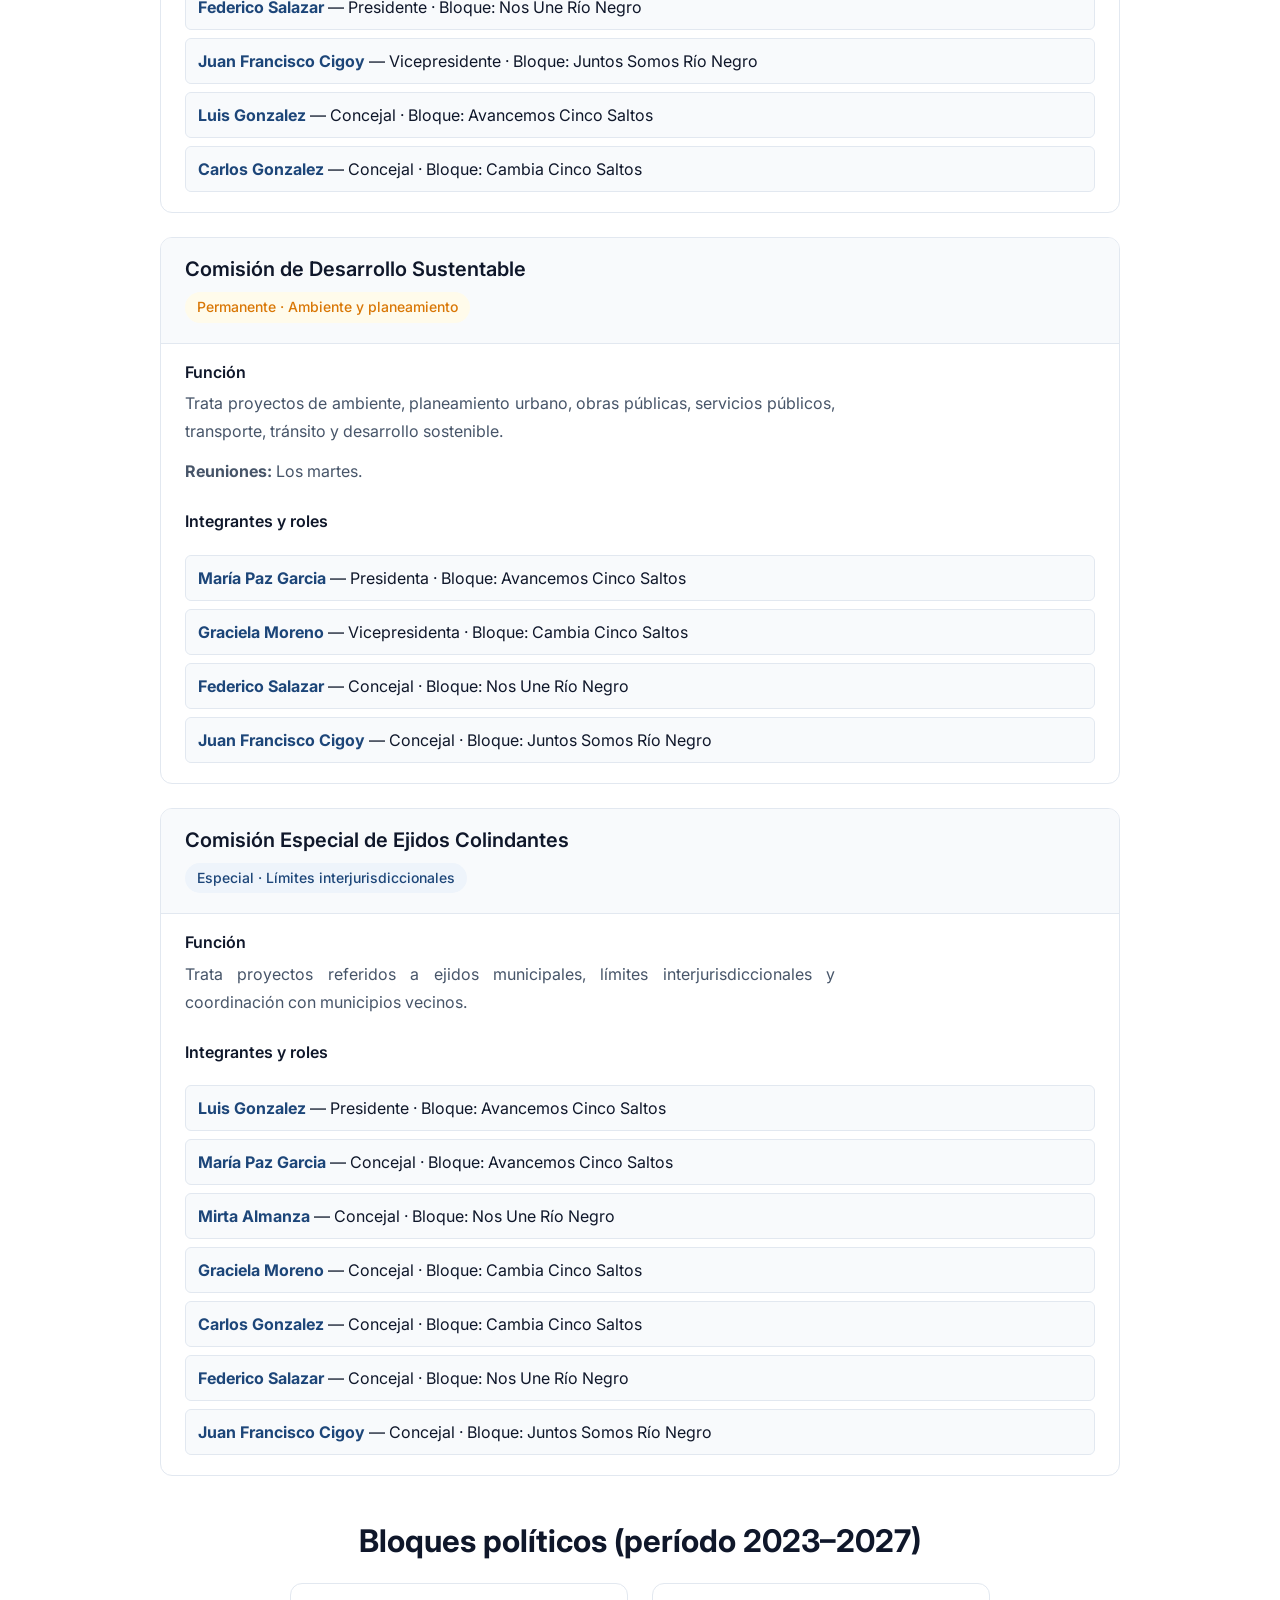
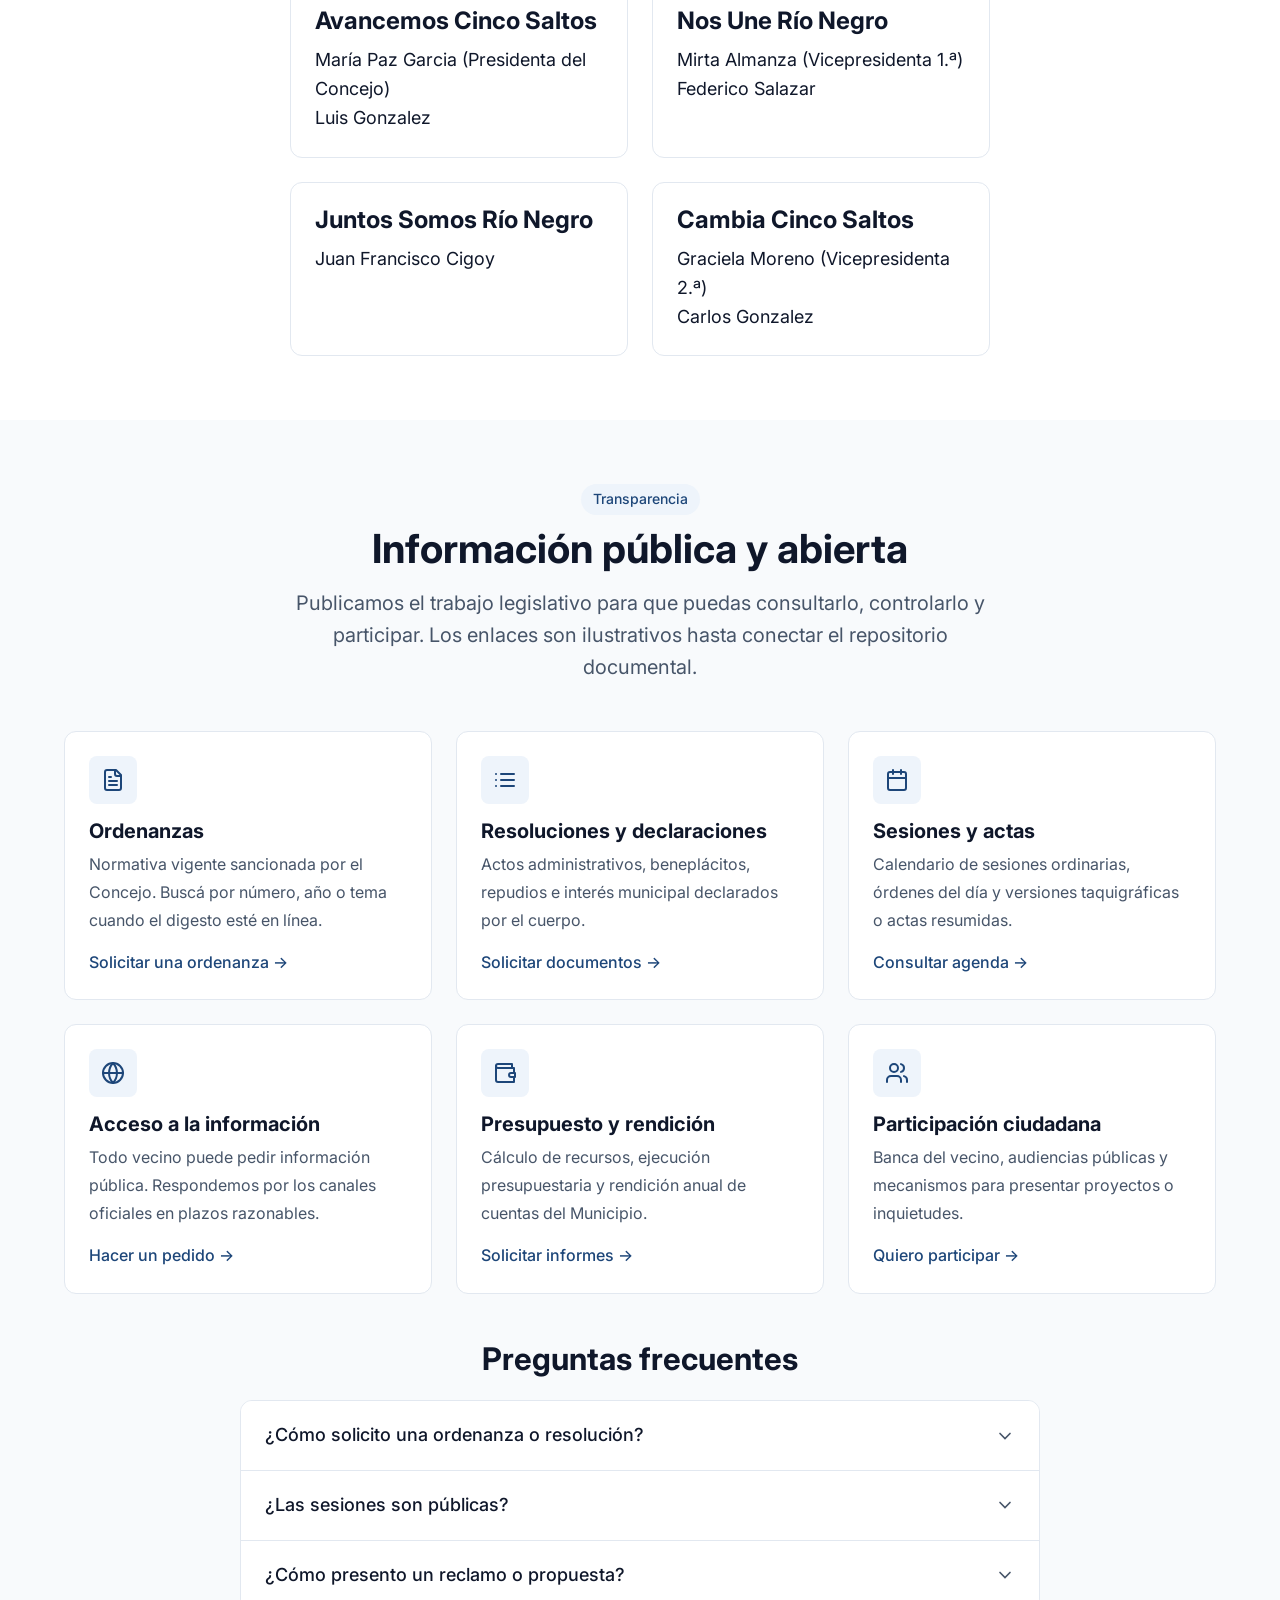
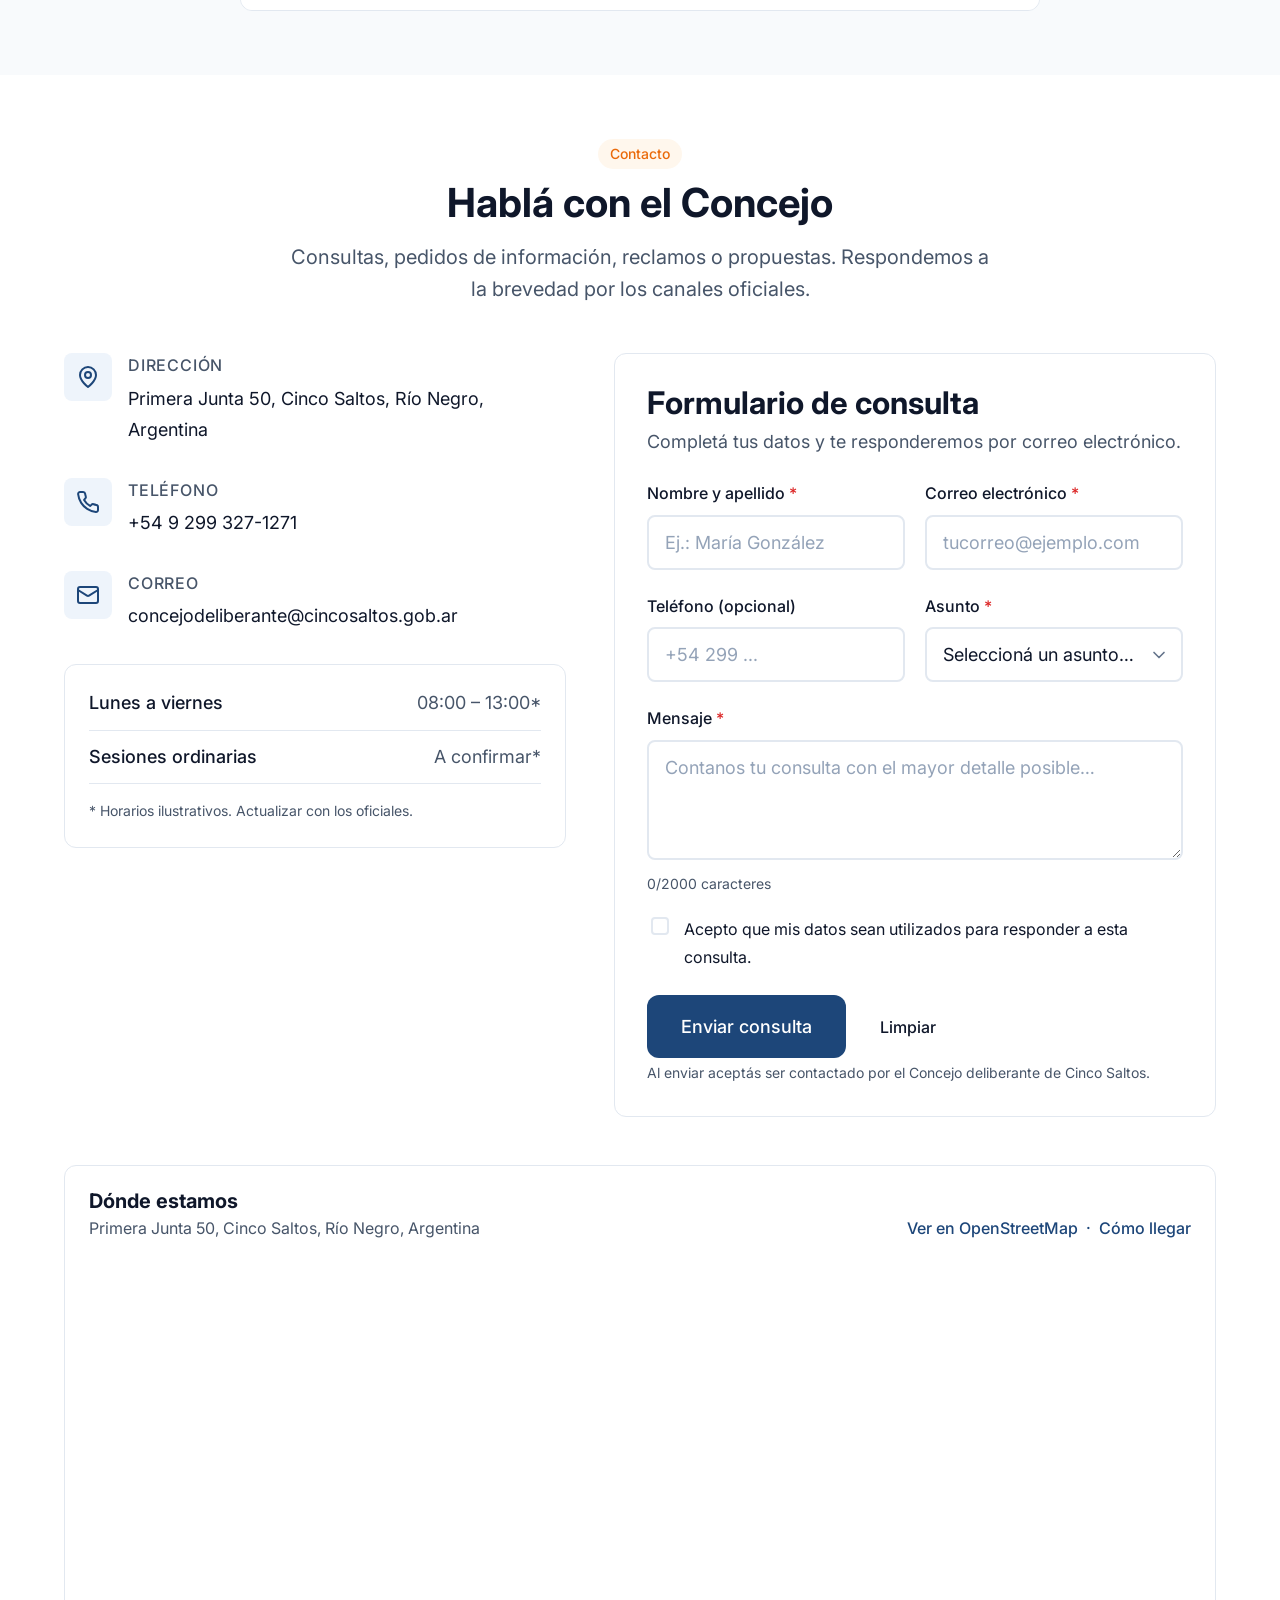
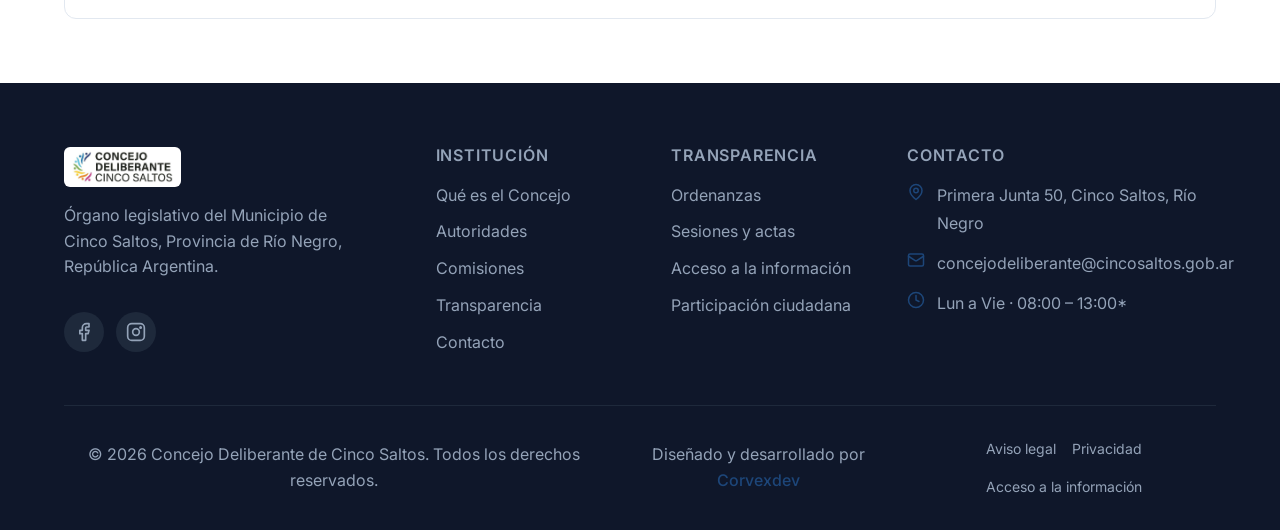
==== commit 2be6fbd7: "Agregar bloques, período 2023-2027 y sección de comisiones - Autoridades con bloque y período 2023-2" ====
--- a/index.html
+++ b/index.html
@@ -30,7 +30,7 @@
   <link href="https://fonts.googleapis.com/css2?family=Inter:wght@400;500;600;700&display=swap" rel="stylesheet" />
 
   <!-- Estilos -->
-  <link rel="stylesheet" href="assets/css/main.css" />
+  <link rel="stylesheet" href="assets/css/main.css?v=20260915" />
 
   <!-- Datos estructurados (SEO institucional) -->
   <script type="application/ld+json">
@@ -66,6 +66,7 @@
           <li><a class="nav__link" href="#inicio">Inicio</a></li>
           <li><a class="nav__link" href="#institucion">Institución</a></li>
           <li><a class="nav__link" href="#autoridades">Autoridades</a></li>
+          <li><a class="nav__link" href="#comisiones">Comisiones</a></li>
           <li><a class="nav__link" href="#transparencia">Transparencia</a></li>
           <li><a class="nav__link" href="#contacto">Contacto</a></li>
         </ul>
@@ -85,6 +86,7 @@
           <li><a class="nav-panel__link" href="#inicio">Inicio</a></li>
           <li><a class="nav-panel__link" href="#institucion">Institución</a></li>
           <li><a class="nav-panel__link" href="#autoridades">Autoridades</a></li>
+          <li><a class="nav-panel__link" href="#comisiones">Comisiones</a></li>
           <li><a class="nav-panel__link" href="#transparencia">Transparencia</a></li>
           <li><a class="nav-panel__link" href="#contacto">Contacto</a></li>
         </ul>
@@ -188,37 +190,207 @@
             <div class="authority-card__image" role="img" aria-label="María Paz Garcia">MG</div>
             <h3 class="authority-card__name">María Paz Garcia</h3>
             <p class="authority-card__role">Presidenta</p>
+            <p class="authority-card__block">Bloque: Avancemos Cinco Saltos</p>
+            <p class="authority-card__period">Período: 2023–2027</p>
           </article>
           <article class="authority-card">
             <div class="authority-card__image" role="img" aria-label="Mirta Almanza">MA</div>
             <h3 class="authority-card__name">Mirta Almanza</h3>
             <p class="authority-card__role">Vicepresidenta 1.ª</p>
+            <p class="authority-card__block">Bloque: Nos Une Río Negro</p>
+            <p class="authority-card__period">Período: 2023–2027</p>
           </article>
           <article class="authority-card">
             <div class="authority-card__image" role="img" aria-label="Graciela Moreno">GM</div>
             <h3 class="authority-card__name">Graciela Moreno</h3>
             <p class="authority-card__role">Vicepresidenta 2.ª</p>
+            <p class="authority-card__block">Bloque: Cambia Cinco Saltos</p>
+            <p class="authority-card__period">Período: 2023–2027</p>
           </article>
           <article class="authority-card">
             <div class="authority-card__image" role="img" aria-label="Luis Gonzalez">LG</div>
             <h3 class="authority-card__name">Luis Gonzalez</h3>
             <p class="authority-card__role">Concejal</p>
+            <p class="authority-card__block">Bloque: Avancemos Cinco Saltos</p>
+            <p class="authority-card__period">Período: 2023–2027</p>
           </article>
           <article class="authority-card">
             <div class="authority-card__image" role="img" aria-label="Federico Salazar">FS</div>
             <h3 class="authority-card__name">Federico Salazar</h3>
             <p class="authority-card__role">Concejal</p>
+            <p class="authority-card__block">Bloque: Nos Une Río Negro</p>
+            <p class="authority-card__period">Período: 2023–2027</p>
           </article>
           <article class="authority-card">
             <div class="authority-card__image" role="img" aria-label="Carlos Gonzalez">CG</div>
             <h3 class="authority-card__name">Carlos Gonzalez</h3>
             <p class="authority-card__role">Concejal</p>
+            <p class="authority-card__block">Bloque: Cambia Cinco Saltos</p>
+            <p class="authority-card__period">Período: 2023–2027</p>
           </article>
           <article class="authority-card">
             <div class="authority-card__image" role="img" aria-label="Juan Francisco Cigoy">JC</div>
             <h3 class="authority-card__name">Juan Francisco Cigoy</h3>
             <p class="authority-card__role">Concejal</p>
-          </article>
+            <p class="authority-card__block">Bloque: Juntos Somos Río Negro</p>
+            <p class="authority-card__period">Período: 2023–2027</p>
+          </article>
+        </div>
+      </div>
+    </section>
+
+    <!-- ================= COMISIONES ================= -->
+    <section class="section section--alt" id="comisiones" aria-labelledby="comisiones-title">
+      <div class="container">
+        <div class="section__header">
+          <span class="badge badge--secondary section__badge">Comisiones</span>
+          <h2 class="section__title" id="comisiones-title">Comisiones permanentes y especiales</h2>
+          <p class="section__description">
+            Las comisiones estudian, debaten y dictaminan sobre los proyectos antes de su tratamiento en el recinto. Cada una tiene competencias temáticas definidas y está integrada por concejales de distintos bloques.
+          </p>
+        </div>
+
+        <div class="commissions stagger">
+          <article class="commission-card">
+            <div class="commission-card__header">
+              <h3 class="commission-card__name">Comisión de Labor Parlamentaria</h3>
+              <span class="badge badge--primary">Permanente · Coordina la agenda legislativa</span>
+            </div>
+            <div class="commission-card__body">
+              <h4>Función</h4>
+              <p class="form-help">Organiza el orden del día de las sesiones, establece los tiempos de debate, coordina la labor parlamentaria y define la agenda legislativa del Cuerpo.</p>
+              <h4>Composición</h4>
+              <p class="form-help">Integrada por la Presidenta del Concejo (quien la preside), las Vicepresidentas y los presidentes de cada bloque político con representación en el Cuerpo.</p>
+              <p class="form-help"><strong>Reuniones:</strong> Los lunes por medio.</p>
+              <h4>Integrantes y roles</h4>
+              <ul class="commission-members">
+                <li><strong>María Paz Garcia</strong> — Presidenta de la Comisión (Presidenta del Concejo) · Bloque: Avancemos Cinco Saltos</li>
+                <li><strong>Mirta Almanza</strong> — Concejal (Presidenta de bloque) · Bloque: Nos Une Río Negro</li>
+                <li><strong>Graciela Moreno</strong> — Concejal (Presidenta de bloque) · Bloque: Cambia Cinco Saltos</li>
+                <li><strong>Luis Gonzalez</strong> — Concejal (Presidente de bloque) · Bloque: Avancemos Cinco Saltos</li>
+                <li><strong>Juan Francisco Cigoy</strong> — Concejal (Presidente de bloque) · Bloque: Juntos Somos Río Negro</li>
+              </ul>
+            </div>
+          </article>
+
+          <article class="commission-card">
+            <div class="commission-card__header">
+              <h3 class="commission-card__name">Comisión de Gobierno y Hacienda</h3>
+              <span class="badge badge--secondary">Permanente · Asuntos institucionales y económicos</span>
+            </div>
+            <div class="commission-card__body">
+              <h4>Función</h4>
+              <p class="form-help">Trata proyectos referidos a la organización y funcionamiento del Municipio, régimen electoral, personal, presupuesto, tributos, contrataciones, contabilidad y control de la ejecución presupuestaria.</p>
+              <p class="form-help"><strong>Reuniones:</strong> Los viernes.</p>
+              <h4>Integrantes y roles</h4>
+              <ul class="commission-members">
+                <li><strong>Mirta Almanza</strong> — Presidenta · Bloque: Nos Une Río Negro</li>
+                <li><strong>Luis Gonzalez</strong> — Vicepresidente · Bloque: Avancemos Cinco Saltos</li>
+                <li><strong>Carlos Gonzalez</strong> — Concejal · Bloque: Cambia Cinco Saltos</li>
+                <li><strong>Juan Francisco Cigoy</strong> — Concejal · Bloque: Juntos Somos Río Negro</li>
+              </ul>
+            </div>
+          </article>
+
+          <article class="commission-card">
+            <div class="commission-card__header">
+              <h3 class="commission-card__name">Comisión de Desarrollo Humano</h3>
+              <span class="badge badge--success">Permanente · Políticas sociales y comunitarias</span>
+            </div>
+            <div class="commission-card__body">
+              <h4>Función</h4>
+              <p class="form-help">Aborda temas de salud, educación, cultura, deportes, juventud, niñez, adolescencia, adultos mayores, discapacidad, género, diversidad y políticas de inclusión social.</p>
+              <p class="form-help"><strong>Reuniones:</strong> Los jueves.</p>
+              <h4>Integrantes y roles</h4>
+              <ul class="commission-members">
+                <li><strong>Federico Salazar</strong> — Presidente · Bloque: Nos Une Río Negro</li>
+                <li><strong>Juan Francisco Cigoy</strong> — Vicepresidente · Bloque: Juntos Somos Río Negro</li>
+                <li><strong>Luis Gonzalez</strong> — Concejal · Bloque: Avancemos Cinco Saltos</li>
+                <li><strong>Carlos Gonzalez</strong> — Concejal · Bloque: Cambia Cinco Saltos</li>
+              </ul>
+            </div>
+          </article>
+
+          <article class="commission-card">
+            <div class="commission-card__header">
+              <h3 class="commission-card__name">Comisión de Desarrollo Sustentable</h3>
+              <span class="badge badge--warning">Permanente · Ambiente y planeamiento</span>
+            </div>
+            <div class="commission-card__body">
+              <h4>Función</h4>
+              <p class="form-help">Trata proyectos de ambiente, planeamiento urbano, obras públicas, servicios públicos, transporte, tránsito y desarrollo sostenible.</p>
+              <p class="form-help"><strong>Reuniones:</strong> Los martes.</p>
+              <h4>Integrantes y roles</h4>
+              <ul class="commission-members">
+                <li><strong>María Paz Garcia</strong> — Presidenta · Bloque: Avancemos Cinco Saltos</li>
+                <li><strong>Graciela Moreno</strong> — Vicepresidenta · Bloque: Cambia Cinco Saltos</li>
+                <li><strong>Federico Salazar</strong> — Concejal · Bloque: Nos Une Río Negro</li>
+                <li><strong>Juan Francisco Cigoy</strong> — Concejal · Bloque: Juntos Somos Río Negro</li>
+              </ul>
+            </div>
+          </article>
+
+          <article class="commission-card">
+            <div class="commission-card__header">
+              <h3 class="commission-card__name">Comisión Especial de Ejidos Colindantes</h3>
+              <span class="badge badge--info">Especial · Límites interjurisdiccionales</span>
+            </div>
+            <div class="commission-card__body">
+              <h4>Función</h4>
+              <p class="form-help">Trata proyectos referidos a ejidos municipales, límites interjurisdiccionales y coordinación con municipios vecinos.</p>
+              <h4>Integrantes y roles</h4>
+              <ul class="commission-members">
+                <li><strong>Luis Gonzalez</strong> — Presidente · Bloque: Avancemos Cinco Saltos</li>
+                <li><strong>María Paz Garcia</strong> — Concejal · Bloque: Avancemos Cinco Saltos</li>
+                <li><strong>Mirta Almanza</strong> — Concejal · Bloque: Nos Une Río Negro</li>
+                <li><strong>Graciela Moreno</strong> — Concejal · Bloque: Cambia Cinco Saltos</li>
+                <li><strong>Carlos Gonzalez</strong> — Concejal · Bloque: Cambia Cinco Saltos</li>
+                <li><strong>Federico Salazar</strong> — Concejal · Bloque: Nos Une Río Negro</li>
+                <li><strong>Juan Francisco Cigoy</strong> — Concejal · Bloque: Juntos Somos Río Negro</li>
+              </ul>
+            </div>
+          </article>
+        </div>
+
+        <div class="commission-blocks" style="margin-top: var(--space-12);">
+          <h3 style="margin-bottom: var(--space-6); text-align: center;">Bloques políticos (período 2023–2027)</h3>
+          <div class="grid grid--2" style="max-width: 700px; margin: 0 auto;">
+            <article class="card">
+              <div class="card__body">
+                <h4>Avancemos Cinco Saltos</h4>
+                <ul style="list-style: none; padding: 0; margin: var(--space-3) 0 0;">
+                  <li>María Paz Garcia (Presidenta del Concejo)</li>
+                  <li>Luis Gonzalez</li>
+                </ul>
+              </div>
+            </article>
+            <article class="card">
+              <div class="card__body">
+                <h4>Nos Une Río Negro</h4>
+                <ul style="list-style: none; padding: 0; margin: var(--space-3) 0 0;">
+                  <li>Mirta Almanza (Vicepresidenta 1.ª)</li>
+                  <li>Federico Salazar</li>
+                </ul>
+              </div>
+            </article>
+            <article class="card">
+              <div class="card__body">
+                <h4>Juntos Somos Río Negro</h4>
+                <ul style="list-style: none; padding: 0; margin: var(--space-3) 0 0;">
+                  <li>Juan Francisco Cigoy</li>
+                </ul>
+              </div>
+            </article>
+            <article class="card">
+              <div class="card__body">
+                <h4>Cambia Cinco Saltos</h4>
+                <ul style="list-style: none; padding: 0; margin: var(--space-3) 0 0;">
+                  <li>Graciela Moreno (Vicepresidenta 2.ª)</li>
+                  <li>Carlos Gonzalez</li>
+                </ul>
+              </div>
+            </article>
+          </div>
         </div>
       </div>
     </section>
@@ -428,7 +600,7 @@
             <div class="contact__map-links">
               <a href="https://www.openstreetmap.org/?mlat=-38.828335&mlon=-68.062768#map=17/-38.828335/-68.062768" target="_blank" rel="noopener">Ver en OpenStreetMap</a>
               <span aria-hidden="true">·</span>
-              <a href="https://www.google.com/maps/search/?api=1&query=Primera+Junta+50+Cinco+Saltos+R%C3%ADo+Negro" target="_blank" rel="noopener">Cómo llegar</a>
+              <a href="https://www.google.com/maps/place/Primera+Junta+50,+R8303+Cinco+Saltos,+R%C3%ADo+Negro/@-38.8283229,-68.0629655,18.3z/data=!4m6!3m5!1s0x960a4a11b32789e7:0xabe85d2978d8455e!8m2!3d-38.8283355!4d-68.0627097!16s%2Fg%2F11zcv186tk" target="_blank" rel="noopener">Cómo llegar</a>
             </div>
           </div>
           <div class="contact__map-frame">
@@ -459,6 +631,7 @@
           <ul class="footer__links">
             <li><a class="footer__link" href="#institucion">Qué es el Concejo</a></li>
             <li><a class="footer__link" href="#autoridades">Autoridades</a></li>
+            <li><a class="footer__link" href="#comisiones">Comisiones</a></li>
             <li><a class="footer__link" href="#transparencia">Transparencia</a></li>
             <li><a class="footer__link" href="#contacto">Contacto</a></li>
           </ul>
@@ -501,6 +674,6 @@
   </button>
 
   <noscript><p style="text-align:center;padding:1rem;">Esta página funciona mejor con JavaScript habilitado (menú móvil y formulario de contacto).</p></noscript>
-  <script src="assets/js/main.js" defer></script>
+  <script src="assets/js/main.js?v=20260915" defer></script>
 </body>
 </html>
--- a/assets/css/main.css
+++ b/assets/css/main.css
@@ -3,10 +3,10 @@
    Importa todos los módulos CSS en orden
    ======================================== */
 
-@import './variables.css';
-@import './reset.css';
-@import './components.css';
-@import './layout.css';
+@import './variables.css?v=20260915';
+@import './reset.css?v=20260915';
+@import './components.css?v=20260915';
+@import './layout.css?v=20260915';
 
 /* ========================================
    ESTILOS ESPECÍFICOS DE PÁGINA
